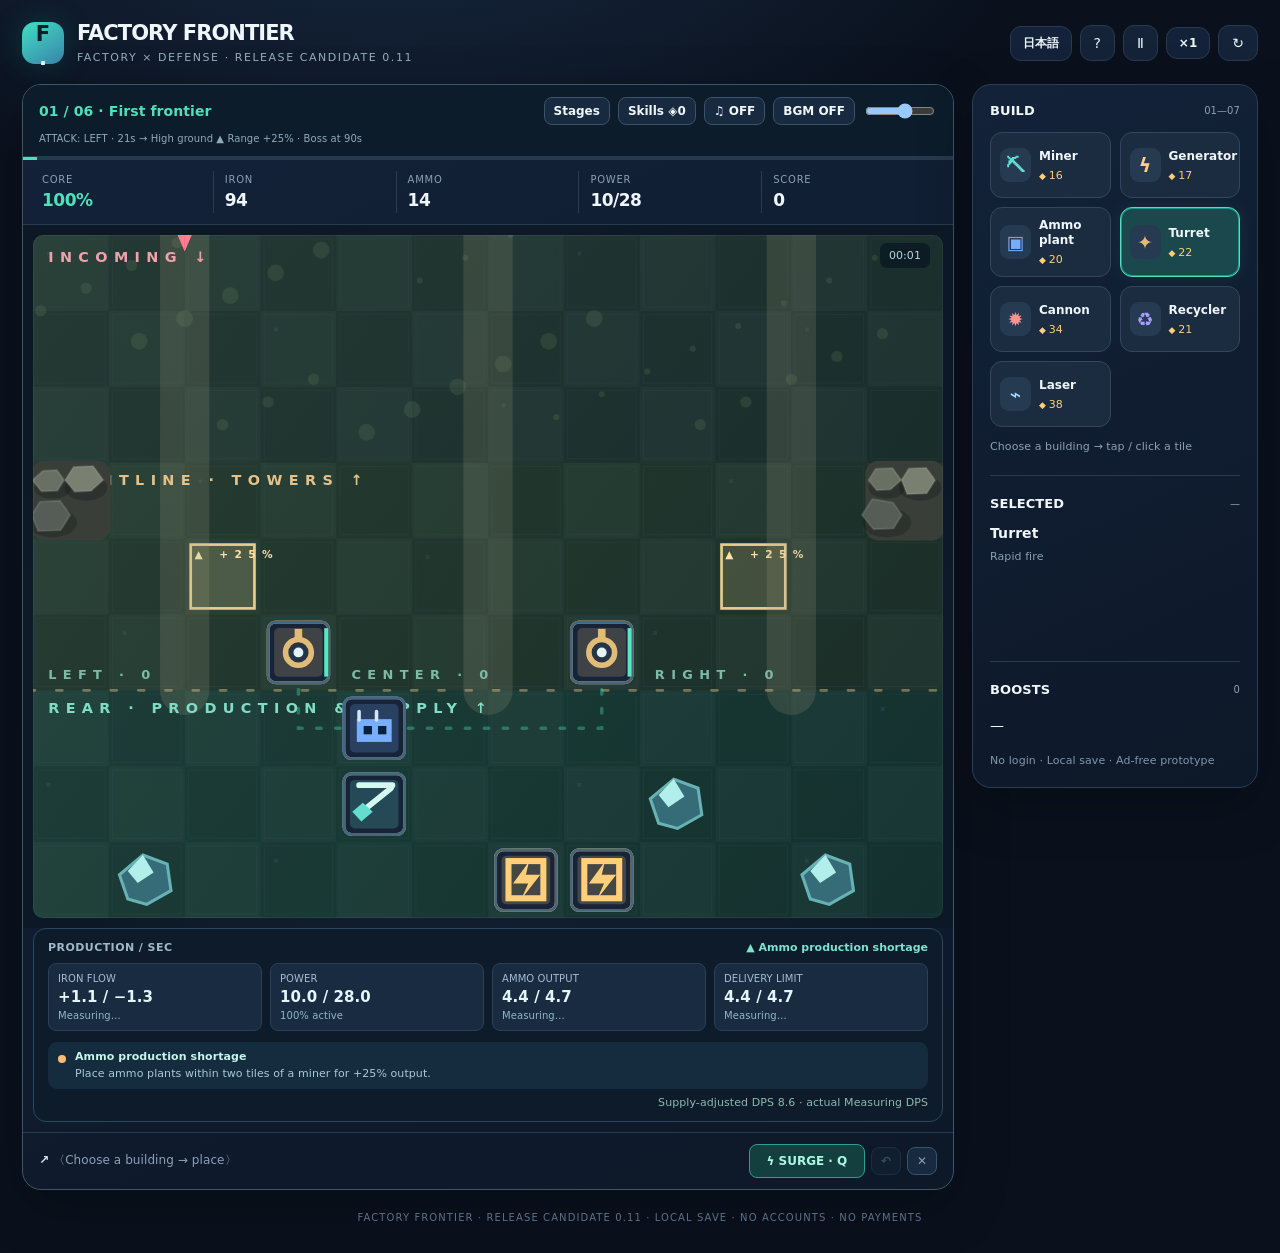
==== index.html @ f53e8743 "Publish Factory Frontier release candidate 0.11" ====
<!doctype html>
<html lang="ja">
<head>
<meta charset="utf-8"/><meta name="viewport" content="width=device-width, initial-scale=1, viewport-fit=cover"/>
<meta name="theme-color" content="#0a111d"/>
<meta name="description" content="Factory Frontier - 無料で遊べる工場×タワーディフェンス。登録不要。"/>
<title>Factory Frontier — Factory × Defense</title>
<style>:root{color-scheme:dark;--bg:#0a111d;--panel:#101d2d;--panel2:#15243a;--line:#283a50;--fg:#eff6fc;--muted:#8ca0b6;--green:#4de0b9;--gold:#ffcf75;--blue:#88b9ff;--red:#ff8796;--shadow:0 18px 55px rgba(0,0,0,.24)}
*{box-sizing:border-box}html{min-height:100%;background:var(--bg)}body{margin:0;color:var(--fg);font-family:Inter,-apple-system,BlinkMacSystemFont,"Noto Sans JP","Yu Gothic",Meiryo,system-ui,sans-serif;font-size:14px;letter-spacing:.006em;background:radial-gradient(ellipse 65% 34% at 30% -10%,#182a43 0,transparent 80%),var(--bg)}
button{font:inherit;color:inherit;cursor:pointer;touch-action:manipulation}button:focus-visible{outline:2px solid var(--green);outline-offset:3px}button:disabled{opacity:.36;cursor:not-allowed}button:hover:not(:disabled){filter:brightness(1.12)}
.shell{max-width:1340px;margin:0 auto;padding:22px 22px 30px}.header{display:flex;justify-content:space-between;align-items:center;gap:20px;margin-bottom:20px;flex-wrap:wrap}.brand{display:flex;align-items:center;gap:13px}.brandmark{height:42px;width:42px;display:grid;place-items:center;border-radius:13px;background:linear-gradient(145deg,#3edec0,#3c84ae);box-shadow:0 0 28px #0e8c7d44;color:#052024;font-weight:900;font-size:21px}.brand-name{font-size:21px;letter-spacing:-.045em;font-weight:800;line-height:1}.brand-desc{color:#96adbf;font-size:11px;letter-spacing:.14em;text-transform:uppercase;margin-top:7px}.top-controls{display:flex;align-items:center;gap:8px}.pill{border:1px solid var(--line);border-radius:11px;padding:8px 12px;background:#132238;font-size:12px;font-weight:750}.pill.active{border-color:#4cd4b5;color:#6ef8cd;background:#183b3f}.control{border:1px solid var(--line);border-radius:11px;padding:9px 13px;background:#142337;min-height:36px}.control:active{transform:translateY(1px)}
.dashboard{display:grid;grid-template-columns:minmax(0,1fr) 286px;gap:18px;align-items:start}.stage-card,.side-card{background:linear-gradient(155deg,#132239,#0d1828);border:1px solid #2a3e55;border-radius:19px;box-shadow:var(--shadow);overflow:hidden}.statbar{display:grid;grid-template-columns:repeat(5,minmax(0,1fr));gap:0;border-bottom:1px solid var(--line);padding:11px 8px}.stat{padding:3px 11px;border-right:1px solid #2b3c4f;min-width:0}.stat:last-child{border:0}.stat-label{font-size:10px;letter-spacing:.075em;color:var(--muted);text-transform:uppercase;white-space:nowrap}.stat-num{font-size:17px;font-weight:780;letter-spacing:-.03em;margin-top:5px;white-space:nowrap;font-variant-numeric:tabular-nums}.stat-num small{font-size:11px;color:#90a9bf}.stat.good .stat-num{color:var(--green)}.stat.warn .stat-num{color:var(--gold)}.stat.bad .stat-num{color:var(--red)}
.canvas-wrap{position:relative;padding:10px;max-width:100%;background:radial-gradient(ellipse at 50% 60%,#18273c,#0d1826 78%)}canvas{display:block;width:100%;height:auto;aspect-ratio:12/9;border-radius:10px;touch-action:none;cursor:crosshair}.canvas-wrap:after{content:'';pointer-events:none;position:absolute;inset:10px;border:1px solid #d7eff111;border-radius:10px}.canvas-label{position:absolute;left:22px;top:21px;color:#bed5e5;font-size:10px;letter-spacing:.11em;pointer-events:none;font-weight:700}.canvas-status{position:absolute;right:23px;top:18px;padding:6px 9px;border-radius:7px;background:#06111f9c;font-size:11px;color:#b8d6e2;pointer-events:none;font-variant-numeric:tabular-nums}
.stage-bottom{display:flex;align-items:center;justify-content:space-between;gap:10px;padding:11px 16px;border-top:1px solid var(--line);font-size:12px;color:var(--muted);min-height:48px}.stage-bottom strong{color:#d7e7f5}.stage-actions{display:flex;gap:6px}.mini{border:1px solid #39536a;background:#172a3f;border-radius:8px;padding:6px 9px;font-weight:700;font-size:12px}.mini.active{background:#1b4b4b;border-color:var(--green);color:#b6fcea}.mini.action{border-color:#5c6065}
.side-card{padding:17px}.section-label{font-weight:750;font-size:13px;display:flex;justify-content:space-between;align-items:center;gap:10px;margin:1px 0 14px}.section-label small{font-weight:500;color:var(--muted);font-size:10px}.shop{display:grid;grid-template-columns:repeat(2,minmax(0,1fr));gap:9px}.shop-item{background:#1b2b40;border:1px solid #34465e;border-radius:12px;display:flex;align-items:center;text-align:left;gap:8px;min-height:66px;padding:10px 9px;transition:background .12s,border-color .12s}.shop-item.selected{background:#1b484c;border-color:var(--green);box-shadow:inset 0 0 0 1px #1a968e}.shop-symbol{width:31px;height:34px;flex:none;border-radius:9px;background:#263a52;display:grid;place-items:center;font-weight:900;font-size:19px}.shop-text{min-width:0}.shop-name{font-size:12px;font-weight:750;line-height:1.25;display:block;white-space:normal}.shop-price{font-size:11px;color:var(--gold);margin-top:5px;display:block}.shop-price:before{content:'◆ ';font-size:9px}.legend{margin-top:11px;color:var(--muted);font-size:11px;line-height:1.55}.separator{height:1px;background:var(--line);margin:20px 0}.selection-panel{min-height:116px}.selection-title{font-size:14px;font-weight:750;margin-bottom:7px}.selection-meta{font-size:11px;color:var(--muted);min-height:40px;line-height:1.6}.buttons{display:flex;gap:7px;flex-wrap:wrap;margin-top:11px}.action-btn{padding:9px 11px;border:1px solid #45617c;background:#1d3450;border-radius:9px;font-size:12px;font-weight:750}.action-btn.primary{border-color:#39b7a9;color:#b5fff2;background:#1d4b49}.action-btn.danger{border-color:#694957;color:#ffc3c8;background:#382432}.upgrades{display:flex;align-items:center;gap:6px;flex-wrap:wrap;min-height:28px}.boost{border-radius:7px;border:1px solid #35465e;padding:5px 7px;color:#c4d8e6;font-size:11px}.fine-print{color:#8197ad;font-size:11px;line-height:1.65;margin-top:13px}.footer{text-align:center;color:#5c7188;font-size:10px;letter-spacing:.11em;margin-top:22px}
.toast{position:absolute;bottom:30px;left:50%;transform:translateX(-50%);background:#0c192eea;color:#e1f8f4;border:1px solid #3c7a78;border-radius:10px;padding:10px 14px;font-size:12px;min-width:160px;text-align:center;opacity:0;pointer-events:none;transition:opacity .2s;box-shadow:var(--shadow)}.toast.show{opacity:1}
.overlay{position:absolute;inset:10px;border-radius:10px;display:flex;align-items:center;justify-content:center;background:#061120d9;backdrop-filter:blur(5px);z-index:2;padding:16px}.overlay[hidden]{display:none}.overlay-inner{max-width:440px;width:100%;text-align:center}.overlay-kicker{font-size:11px;letter-spacing:.14em;text-transform:uppercase;color:#77cfc8;font-weight:800}.overlay-title{font-size:25px;font-weight:850;letter-spacing:-.04em;margin:9px 0}.overlay-subtitle{font-size:12px;color:#a7c0d2;margin-bottom:20px}.choice-list{display:grid;gap:8px}.choice{display:flex;align-items:center;gap:13px;padding:13px 14px;background:#1b3246;border:1px solid #466079;border-radius:12px;text-align:left}.choice strong{display:block;font-size:14px}.choice span{color:#abc5d2;font-size:11px}.choice-icon{font-size:22px;color:#83efd3}.result-button{border:1px solid #40bfae;background:#1b5855;color:#d6fff9;border-radius:12px;padding:12px 26px;font-weight:800}
@media(max-width:920px){.dashboard{grid-template-columns:1fr}.side-card{padding:15px}.shop{grid-template-columns:repeat(3,1fr)}.shell{padding:16px}.header{margin-bottom:14px}}@media(max-width:550px){.shell{padding:10px 8px}.header{gap:9px;margin:7px 5px 13px}.brandmark{width:35px;height:35px;font-size:17px;border-radius:10px}.brand-name{font-size:17px}.brand-desc{font-size:8px}.control,.pill{padding:8px 10px;font-size:11px}.statbar{padding:8px 2px}.stat{padding:2px 5px}.stat-label{font-size:8px}.stat-num{font-size:13px}.stat-num small{font-size:9px}.canvas-wrap{padding:5px}.canvas-wrap:after{inset:5px}.canvas-label{top:14px;left:13px;font-size:9px}.canvas-status{right:14px;top:12px;font-size:9px}.side-card{border-radius:14px}.stage-card{border-radius:14px}.shop{grid-template-columns:repeat(2,1fr)}.shop-item{min-height:61px}.stage-bottom{padding:10px;font-size:10px}.overlay{inset:5px}.overlay-title{font-size:21px}.choice{padding:10px}.selection-panel{min-height:90px}}
@media(prefers-reduced-motion:reduce){*,*:before,*:after{transition:none!important}}

.mobile-shop{display:none}
@media(max-width:920px){.mobile-shop{display:flex;gap:6px;overflow-x:auto;padding:9px 8px 2px;scrollbar-width:thin}.mobile-item{display:flex;flex:none;flex-direction:column;align-items:center;justify-content:center;min-width:58px;padding:6px 3px 5px;border:1px solid #37536a;background:#182b42;border-radius:9px;gap:3px}.mobile-item.active{border-color:#56e9c6;background:#1c4a4d}.mobile-item span{font-size:20px;line-height:1.1}.mobile-item small{font-size:9px;font-weight:700;white-space:nowrap}.mobile-item em{font-size:9px;font-style:normal;color:#f7d489}.shop-item{min-height:56px}}

.mobile-context{display:none}
@media(max-width:920px){.mobile-context:not(:empty){display:flex;align-items:center;justify-content:space-between;gap:8px;border-top:1px solid #28405a;padding:8px 11px}.mobile-context strong{font-size:12px}.mobile-context .buttons{margin:0}.mobile-context .action-btn{padding:7px 8px;font-size:11px}}

/* Mobile uses the compact build dock; hide the duplicated desktop sidebar. */
@media(max-width:920px){.side-card{display:none;}.dashboard{gap:0;}.shell{padding-bottom:14px}.footer{margin-top:12px}}

/* v0.2: more responsive command row, clearer interactive status */
.stage-bottom {flex-wrap:wrap; gap:8px;}
.stage-actions {flex-wrap:wrap; margin-left:auto;align-items:center;}
.surge-btn {border-color:#2c9e90;background:#133f3e;color:#aaf8e2;padding:9px 12px;min-width:116px;}
.surge-btn.active {color:#062921;background:#6ee6bb;border-color:#b2ffe3;box-shadow:0 0 0 2px #7de3c325;}
.surge-btn:disabled {opacity:.56;}
.supply-badge{font-weight:800;font-size:10px;background:#573a25;border:1px solid #c98b49;color:#ffe2a2;border-radius:8px;padding:7px 9px;}
.event-banner {position:absolute;z-index:1;top:52px;left:50%;transform:translateX(-50%);padding:7px 14px;border-radius:8px;border:1px solid #ffbf69;color:#ffdaa0;background:#2f2530ec;font-weight:800;letter-spacing:.02em;white-space:nowrap;box-shadow:0 4px 14px #0007;pointer-events:none;}
.event-banner[hidden],.supply-badge[hidden]{display:none;}
.shop-item.unaffordable,.mobile-item.unaffordable{opacity:.57;}
@media(max-width:550px){.stage-bottom {align-items:center;}.stage-actions{width:100%;justify-content:flex-end;}.surge-btn{flex:1;min-height:39px}.event-banner{font-size:10px;top:32px;} .canvas-label{display:none;} .canvas-status{top:9px;right:10px;}}
/* v0.3 – production economics is visible without opening a separate screen */
.analysis-panel{margin:0 10px 10px;padding:12px 14px;background:#0d1b2b;border:1px solid #2b485c;border-radius:13px}
.analysis-head{display:flex;align-items:center;justify-content:space-between;gap:10px;font-size:11px;font-weight:800;letter-spacing:.04em;color:#a0b9c9;margin-bottom:9px}
.analysis-head strong{font-size:11px;letter-spacing:0;color:#7be4ce;max-width:70%;text-align:right}
.flow-grid{display:grid;grid-template-columns:repeat(4,minmax(0,1fr));gap:8px}
.flow-cell{display:flex;flex-direction:column;gap:4px;background:#182b40;border-radius:8px;padding:9px;min-width:0;border:1px solid #2b4055}
.flow-cell>span{font-size:10px;color:#a6bdd1;white-space:nowrap}.flow-cell strong{font-size:16px;color:#e1f7fc;font-variant-numeric:tabular-nums;white-space:nowrap}.flow-cell small{font-size:10px;color:#93b8c5;white-space:nowrap}
.flow-action{display:flex;align-items:flex-start;gap:9px;margin-top:11px;padding:8px 10px;background:#142c3e;border-radius:9px}
.flow-dot{margin-top:5px;width:8px;height:8px;flex:none;background:#6febba;border-radius:50%}.flow-dot.warn{background:#ffbb71}
.flow-action>div{display:flex;flex-direction:column;gap:3px;font-size:11px;min-width:0}.flow-action strong{color:#c7f4eb}.flow-action span{color:#acc7db;line-height:1.4}
.flow-forecast:not([hidden]){display:block;margin-top:9px;color:#a7f5dc;font-size:12px;font-weight:700;padding:7px 9px;border:1px solid #3a716d;border-radius:8px;background:#1b3b42}
.selection-impact{font-size:12px;color:#96eeda;line-height:1.55;min-height:0;margin:4px 0}
.factory-mode{color:#ffd59b;border-color:#916b36;background:#4c3824}
@media(max-width:550px){.analysis-panel{margin:0 5px 5px;padding:9px 8px}.flow-grid{gap:4px}.flow-cell{padding:7px 4px;gap:3px}.flow-cell>span{font-size:8px}.flow-cell strong{font-size:12px}.flow-cell small{font-size:8px}.analysis-head{font-size:9px}.analysis-head strong{font-size:9px}.flow-action{padding:8px}.flow-forecast:not([hidden]){font-size:11px}.selection-impact{font-size:11px}}
@media(min-width:921px){.flow-cell strong{font-size:15px}}

@media(max-width:920px){.mobile-context{flex-wrap:wrap}.mobile-context .inspect-metrics{flex-basis:100%;color:#9ce9d3;font-size:11px;line-height:1.45}.mobile-context .action-btn{min-width:32px}}

.flow-damage{margin-top:7px;font-size:11px;text-align:right;color:#8dbaae;font-variant-numeric:tabular-nums}

.campaign-bar{display:flex;align-items:center;gap:8px;flex-wrap:wrap;padding:12px 16px;border-bottom:1px solid var(--line);background:#0c1c2b}.campaign-bar strong{color:var(--green);margin-right:auto}.campaign-track{height:3px;background:#263a4d}.campaign-track i{display:block;height:100%;background:var(--green);transition:width .3s}.overlay{overflow:auto;align-items:flex-start}.overlay-inner{margin:auto}.choice-list .choice:disabled{opacity:.5}.campaign-grid{display:grid;grid-template-columns:1fr 1fr;gap:7px}.campaign-grid button{min-height:70px}.skill-branch{border-top:1px solid #3b5666;padding-top:9px}.skill-branch strong{display:block;color:#88dcc9;font-size:12px;margin-bottom:6px}.skill-branch button{width:100%;margin-bottom:5px;padding:8px;font-size:11px}.stage-card{border-color:#3a5868}.shop-item.selected{box-shadow:0 0 18px #34cba41a,inset 0 0 0 1px #1a968e}.canvas-status{pointer-events:none}.campaign-hint{font-size:10px;color:#91abbc}
.canvas-label{display:none}</style>
</head>
<body>
<div class="shell">
  <header class="header">
    <div class="brand"><div class="brandmark">F<span style="color:#efffff">.</span></div><div><div class="brand-name">FACTORY FRONTIER</div><div class="brand-desc">FACTORY × DEFENSE · RELEASE CANDIDATE 0.11</div></div></div>
    <div class="top-controls"><button id="langBtn" class="pill" type="button">EN</button><button id="helpBtn" class="control" type="button" title="Help" aria-label="Help">?</button><button id="pauseBtn" class="control" type="button" aria-label="Pause">Ⅱ</button><button id="speedBtn" class="pill" type="button">×1</button><button id="resetBtn" class="control" type="button" title="Restart" aria-label="Restart">↻</button></div>
  </header>
  <main class="dashboard">
    <section class="stage-card">
      <div class="campaign-bar"><strong id="stageLabel"></strong><button class="mini" id="stagesBtn">◈</button><button class="mini" id="skillsBtn">⌘</button><button class="mini" id="soundBtn">♫</button><button class="mini" id="musicBtn">BGM OFF</button><input id="volumeSlider" aria-label="Volume" type="range" min="0" max="100" value="60" style="width:70px"><span class="campaign-hint" id="goalLabel"></span></div><div class="campaign-track"><i id="stageProgress"></i></div><div class="statbar">
        <div class="stat good" id="hpStat"><div class="stat-label" data-key="core">CORE</div><div class="stat-num" id="hpValue">100 <small>%</small></div></div>
        <div class="stat"><div class="stat-label" data-key="iron">IRON</div><div class="stat-num" id="ironValue">32</div></div>
        <div class="stat"><div class="stat-label" data-key="ammo">AMMO</div><div class="stat-num" id="ammoValue">12</div></div>
        <div class="stat"><div class="stat-label" data-key="power">POWER</div><div class="stat-num" id="powerValue">8/14</div></div>
        <div class="stat"><div class="stat-label" data-key="score">SCORE</div><div class="stat-num" id="scoreValue">0</div></div>
      </div>
      <div class="canvas-wrap">
        <div class="canvas-label">SECTOR 01 <span style="opacity:.5">/</span> DEFENSE</div>
        <div class="canvas-status" id="clock">00:00</div>
        <canvas id="gameCanvas" width="960" height="640" aria-label="Factory Frontier game board" role="img"></canvas>
        <div class="toast" id="toast" aria-live="polite"></div>
        <div class="event-banner" id="eventBanner" aria-live="polite" hidden></div>
        <div class="overlay" id="overlay" hidden>
          <div class="overlay-inner"><div class="overlay-kicker" id="overlayKicker"></div><div class="overlay-title" id="overlayTitle"></div><div class="overlay-subtitle" id="overlaySubtitle"></div><div id="overlayActions" class="choice-list"></div></div>
        </div>
      </div>
      <section class="analysis-panel" aria-label="Factory performance">
        <div class="analysis-head"><span id="flowTitle">生産診断 / PRODUCTION</span><strong id="flowAlert">● 診断中</strong></div>
        <div class="flow-grid">
          <div class="flow-cell"><span id="flowIronTitle">鉄 / 秒</span><strong id="flowIron">—</strong><small id="flowIronSub">—</small></div>
          <div class="flow-cell"><span id="flowPowerTitle">電力</span><strong id="flowPower">—</strong><small id="flowPowerSub">—</small></div>
          <div class="flow-cell"><span id="flowAmmoTitle">製造 → 消費</span><strong id="flowAmmo">—</strong><small id="flowAmmoSub">—</small></div>
          <div class="flow-cell"><span id="flowTransportTitle">補給 / 秒</span><strong id="flowTransport">—</strong><small id="flowTransportSub">—</small></div>
        </div>
        <div class="flow-action"><span class="flow-dot" id="flowDot"></span><div><strong id="flowAdviceTitle">—</strong><span id="flowAdvice">—</span></div></div>
        <div class="flow-damage" id="flowDamage"></div><div class="flow-forecast" id="flowForecast" hidden></div>
      </section>
      <div class="mobile-shop" id="mobileShop"></div>
      <div class="mobile-context" id="mobileContext"></div>
      <div class="stage-bottom">
        <span id="hint"><strong>↗</strong> 〈<span data-key="hint">Select → place</span>〉</span>
        <div class="stage-actions"><span class="supply-badge" id="supplyBadge" hidden></span><button class="mini surge-btn" id="surgeBtn" type="button" title="Overclock">ϟ 過給 · Q</button><button class="mini" id="undoBtn" type="button" title="Undo">↶</button><button class="mini" id="centerBtn" type="button" title="Deselect">✕</button></div>
      </div>
    </section>
    <aside class="side-card">
      <div class="section-label"><span data-key="build">BUILD</span><small id="buildHint">01—07</small></div>
      <div class="shop" id="shop"></div>
      <div class="legend" id="shopHelp"></div>
      <div class="separator"></div>
      <div class="section-label"><span data-key="selected">SELECTED</span><small id="selectionCount">—</small></div>
      <div class="selection-panel">
        <div class="selection-title" id="selectionTitle">—</div>
        <div class="selection-meta" id="selectionMeta"></div><div class="selection-impact" id="selectionImpact"></div>
        <div class="buttons" id="selectionActions"></div>
      </div>
      <div class="separator"></div>
      <div class="section-label"><span data-key="boosts">BOOSTS</span><small id="boostCount">0</small></div>
      <div class="upgrades" id="upgrades"></div>
      <div class="fine-print" id="footerTip"></div>
    </aside>
  </main>
  <div class="footer">FACTORY FRONTIER · RELEASE CANDIDATE 0.11 · LOCAL SAVE · NO ACCOUNTS · NO PAYMENTS</div>
</div>
<script>/* Factory Frontier - deterministic, dependency-free simulation engine.
 * All rates are per simulation second. No network, login or personal data.
 */
const FactoryCore = (() => {
  'use strict';
  const W = 12, H = 9, PATH_Y = 6;
  let ORE = [{x:4,y:7},{x:1,y:8},{x:10,y:8},{x:8,y:7}];
  const TYPES = {
    mine:     {cost:16, hp:45, power:2, rate:1.1, color:'#63ddd0'},
    generator:{cost:17, hp:55, power:0, rate:14, color:'#ffcf79'},
    factory:  {cost:20, hp:50, power:4, rate:3.5, color:'#78aeff'},
    gun:      {cost:22, hp:55, power:2, rate:2.35, damage:2.35, range:3.45, ammo:1, clip:7, color:'#e2bc77'},
    cannon:   {cost:34, hp:65, power:3, rate:0.86, damage:9.5, range:4.25, ammo:2.6, clip:8, color:'#ff928d'},
    recycler: {cost:21, hp:35, power:1, rate:1.0, color:'#aa9dff'},
    laser:    {cost:38, hp:58, power:7, rate:1.55, damage:3.8, range:3.15, ammo:0, clip:0, color:'#9cddff'}
  };
  const UPGRADES = [
    {key:'mine', factor:1.3}, {key:'ammo', factor:1.3},
    {key:'damage', factor:1.25}, {key:'scrap', factor:1.4},
    {key:'power', factor:1.25}, {key:'transport', factor:1.3}
  ];
  function rng(seed) { let a=seed >>> 0; const next=()=>{a=(a+0x6D2B79F5)>>>0;let t=a;t=Math.imul(t^(t>>>15),t|1);t^=t+Math.imul(t^(t>>>7),t|61);return ((t^(t>>>14))>>>0)/4294967296;};next.state=()=>a>>>0;next.restore=v=>{a=v>>>0;};return next; }
  const dist = (a,b) => Math.abs(a.x-b.x)+Math.abs(a.y-b.y);
  const euclid = (a,b) => Math.hypot(a.x-b.x,a.y-b.y);
  const clamp = (v,a,b) => Math.max(a,Math.min(b,v));

  class FactoryGame {
    constructor(seed=Date.now()) { this.reset(seed); }
    reset(seed=Date.now()) {
      this.stage=0;this.won=false;this.bossKilled=false;this.seed = seed >>> 0; this.rand = rng(this.seed);this.nextId=1;
      this.elapsed=0;this.iron=32;this.ammo=12;this.hp=100;this.kills=0;this.score=0;
      this.paused=false;this.gameOver=false;this.upgradeOffer=null;
      this.upgrades={mine:1,ammo:1,damage:1,scrap:1,power:1,transport:1};
      this.buildings=[];this.enemies=[];this.shots=[];this.particles=[];
      this.enemyTimer=0.85;this.nextBossAt=170;this.nextUpgradeAt=38;this.level=0;this.events=[];this.wasPowerStarved=false;this.wasAmmoStarved=false;
      this.surgeTime=0;this.surgeCooldown=0;this.flankAlerted=false;this.shotsFired=0;this.telemetryAt=0;this.flowAccum=this.emptyFlow();this.flowRates=this.emptyFlow();
      this.addInitial('mine',4,7);this.addInitial('generator',6,8);this.addInitial('generator',7,8);
      this.addInitial('factory',4,6);this.addInitial('gun',3,5);this.addInitial('gun',7,5);this.buildings.find(b=>b.type==='factory').buffer=12;
      this.enemies.push(this.makeEnemy('small',9.1));
      this.powerStat={capacity:14,draw:10,ratio:1};
      return this;
    }
    emit(kind,data={}){this.events.push({kind,time:this.elapsed,...data});if(this.events.length>24)this.events.shift();}
    activateSurge(){if(this.gameOver||this.paused||this.upgradeOffer||this.surgeCooldown>0)return false;this.surgeTime=7;this.surgeCooldown=34;this.emit('surge');return true;}
    addInitial(type,x,y){let b=this.newBuilding(type,x,y);this.buildings.push(b);return b;}
    newBuilding(type,x,y){return {id:this.nextId++,type,x,y,level:1,mode:'steady',buffer:type==='gun'?5:type==='cannon'?3:0,shootTimer:0,phase:this.rand()*6,flash:0,flow:{made:0,sent:0,shots:0,damage:0}};}
    oreAt(x,y){return ORE.some(o=>o.x===x&&o.y===y);}
    at(x,y){return this.buildings.find(b=>b.x===x&&b.y===y);}
    terrain(x,y){const layouts=[[[2,4],[9,4]],[[1,3],[10,3]],[[5,4],[6,4]],[[2,3],[9,3]],[[0,4],[11,4]],[[1,4],[5,3],[10,4]]];return layouts[this.stage||0].some(p=>p[0]===x&&p[1]===y)?'high':'';}
    towerRange(b){return TYPES[b.type].range*(1+.06*(b.level-1))*(this.terrain(b.x,b.y)==='high'?1.25:1);}
    laneX(lane,y){const routes=[[[2,2,2,2],[6,6,6,6],[10,10,10,10]],[[1,2,4,2],[6,5,6,6],[11,10,8,10]],[[2,4,5.5,6],[6,6,6,6],[10,8,6.5,6]],[[1,2,2,2],[6,6,6,6],[11,10,10,10]],[[2,1,2,4],[6,7,6,6],[10,11,10,8]],[[1,3,2,2],[6,4,6,6],[11,9,10,10]]];const p=routes[this.stage||0][lane];const t=clamp(y/2,0,3),i=Math.min(2,Math.floor(t));const u=t-i,v=u*u*(3-2*u);return p[i]+(p[i+1]-p[i])*v;}
    blocked(x,y){const protectedTile=this.oreAt(x,y)||[[4,7],[6,8],[7,8],[4,6],[3,5],[7,5]].some(p=>p[0]===x&&p[1]===y);if(protectedTile)return false;
      if(y<6){for(let lane=0;lane<3;lane++)for(let t=0;t<=10;t++)if(Math.abs(this.laneX(lane,y+t/10)-(x+.5))<.65)return false;}
      const maps=[[[0,3],[11,3]],[[5,3],[6,3],[5,4],[0,6],[0,7],[11,6]],[[0,3],[1,3],[10,3],[11,3],[0,4],[11,4],[9,7]],[[4,3],[7,3],[4,4],[7,4],[4,5],[5,7],[5,8]],[[4,3],[5,3],[7,3],[8,3],[5,6],[6,6],[5,7],[6,7]],[[4,3],[8,3],[4,4],[8,4],[0,6],[1,6],[10,6],[11,6],[9,7]]];return maps[this.stage||0].some(p=>p[0]===x&&p[1]===y);}
    canBuild(type,x,y,ignoreId=null){
      if(!TYPES[type]||!Number.isInteger(x)||!Number.isInteger(y)||x<0||y<0||x>=W||y>=H||y<3) return false;
      if(this.blocked(x,y))return false;
      if(this.buildings.some(b=>b.id!==ignoreId&&b.x===x&&b.y===y)) return false;
      if(['gun','cannon','laser','recycler'].includes(type)&&y>5)return false;
      if(['mine','generator','factory'].includes(type)&&y<6)return false;
      if(type==='mine') return this.oreAt(x,y);
      return !this.oreAt(x,y);
    }
    build(type,x,y){const spec=TYPES[type];if(!spec)return {ok:false,reason:'invalid'};
      if(!this.canBuild(type,x,y))return {ok:false,reason:'location'};
      if(this.iron+1e-6<spec.cost)return {ok:false,reason:'iron'};
      this.iron-=spec.cost;let b=this.newBuilding(type,x,y);this.buildings.push(b);
      return {ok:true,building:b};
    }
    move(id,x,y){const b=this.buildings.find(b=>b.id===id);if(!b)return false;
      if(!this.canBuild(b.type,x,y,id))return false;
      b.x=x;b.y=y;return true;
    }
    sell(id){let i=this.buildings.findIndex(b=>b.id===id);if(i<0)return false;
      let [b]=this.buildings.splice(i,1);this.iron+=Math.floor(TYPES[b.type].cost*(0.75+0.07*(b.level-1)));
      return true;
    }
    upgradeBuilding(id){let b=this.buildings.find(b=>b.id===id);if(!b||b.level>=4)return {ok:false,reason:'max'};
      let cost=this.upgradeCost(b);if(this.iron+1e-6<cost)return {ok:false,reason:'iron'};
      this.iron-=cost;b.level++;return {ok:true};
    }
    upgradeCost(b){return Math.ceil(TYPES[b.type].cost*(.65+.35*(b.level-1)));}
    emptyFlow(){return {mined:0,salvaged:0,ironSpent:0,made:0,delivered:0,ammoFired:0,shots:0,damage:0};}
    toggleMode(id){let b=this.buildings.find(v=>v.id===id);if(!b||b.type!=='factory')return false;b.mode=b.mode==='steady'?'rush':'steady';return true;}
    nearestMineDistance(b,buildings=this.buildings){const mines=buildings.filter(m=>m.type==='mine');return mines.length?Math.min(...mines.map(m=>dist(m,b))):99;}
    factoryMultiplier(b,buildings=this.buildings){return this.nearestMineDistance(b,buildings)<=2?1.25:1;}
    factoryRate(b,powerRatio=1,buildings=this.buildings){return TYPES.factory.rate*(1+.35*(b.level-1))*powerRatio*this.upgrades.ammo*this.factoryMultiplier(b,buildings)*(b.mode==='rush'?1.6:1)*(this.surgeTime>0?1.75:1);}
    factoryIronCost(b){return b.mode==='rush'?.53:.30;}
    threat(){let n=Math.max(0,this.buildings.length-4);return Math.round(n*1.75+this.buildings.filter(b=>b.level>1).length*1.2+(this.surgeTime>0?6:0));}
    getPower(){let capacity=0,draw=0;
      for(const b of this.buildings){let s=TYPES[b.type];if(b.type==='generator')capacity+=s.rate*(1+.4*(b.level-1))*this.upgrades.power;
        else draw+=s.power*(1+.17*(b.level-1));}
      return {capacity,draw,ratio:draw<=0?1:clamp(capacity/draw,0,1)};
    }
    getConnections(buildings=this.buildings){let factories=buildings.filter(b=>b.type==='factory');return buildings.filter(b=>b.type==='gun'||b.type==='cannon').map(b=>{
      let nearest=factories.slice().sort((a,c)=>dist(a,b)-dist(c,b))[0];
      const d=nearest?dist(nearest,b):99;
      const flow=nearest?clamp((4.4-d*.48)*this.upgrades.transport,.25,5.0):0;
      return {tower:b,from:nearest,d,flow};
    });}
    // Approximate full-load, steady-state output. Used only to compare decisions, not to promise actual damage.
    getEconomy(buildings=this.buildings){
      let capacity=0,draw=0;for(const b of buildings){const s=TYPES[b.type];if(b.type==='generator')capacity+=s.rate*(1+.4*(b.level-1))*this.upgrades.power;else draw+=s.power*(1+.17*(b.level-1));}
      const ratio=draw>0?clamp(capacity/draw,0,1):1;
      const mines=buildings.filter(b=>b.type==='mine');
      const ironRate=mines.reduce((v,b)=>v+TYPES.mine.rate*(1+.43*(b.level-1))*this.upgrades.mine*ratio,0);
      const factories=buildings.filter(b=>b.type==='factory');
      const production=factories.reduce((v,b)=>v+this.factoryRate(b,ratio,buildings),0);
      let ironNeed=0;
      const links=this.getConnections(buildings);
      const demand=links.reduce((v,l)=>v+TYPES[l.tower.type].rate*(1+.18*(l.tower.level-1))*TYPES[l.tower.type].ammo*ratio*(this.surgeTime>0?1.3:1),0);
      const delivery=links.reduce((v,l)=>v+Math.min(l.flow,TYPES[l.tower.type].rate*(1+.18*(l.tower.level-1))*TYPES[l.tower.type].ammo*ratio),0);
      const groups=new Map();for(const link of links)if(link.from)groups.set(link.from.id,[...(groups.get(link.from.id)||[]),link]);
      let throughput=0;for(const f of factories){const connected=groups.get(f.id)||[];const cap=connected.reduce((v,l)=>v+Math.min(l.flow,TYPES[l.tower.type].rate*(1+.18*(l.tower.level-1))*TYPES[l.tower.type].ammo*ratio),0);const sustainable=Math.min(cap,this.factoryRate(f,ratio,buildings));throughput+=sustainable;ironNeed+=sustainable*this.factoryIronCost(f);}
      const longTermIronFactor=ironNeed>0?Math.min(1,ironRate/ironNeed):1;
      const dps=buildings.filter(b=>['gun','cannon','laser'].includes(b.type)).reduce((v,b)=>v+TYPES[b.type].damage*TYPES[b.type].rate*(1+.38*(b.level-1))*(1+.18*(b.level-1))*this.upgrades.damage*ratio,0);
      const laserDps=buildings.filter(b=>b.type==='laser').reduce((v,b)=>v+TYPES.laser.damage*TYPES.laser.rate*(1+.38*(b.level-1))*(1+.18*(b.level-1))*this.upgrades.damage*ratio,0);
      const effectiveDps=laserDps+(dps-laserDps)*(demand>0?Math.min(1,throughput/demand):1)*longTermIronFactor;
      return {effectiveDps,power:capacity,powerNeed:draw,powerRatio:ratio,ironRate,ironNeed,production,delivery,demand,throughput,steadyAmmo:throughput*longTermIronFactor,ironFactor:longTermIronFactor,dps,links};
    }
    moveImpact(id,x,y){const b=this.buildings.find(b=>b.id===id);if(!b||!this.canBuild(b.type,x,y,id))return null;const old=this.getEconomy();const buildings=this.buildings.map(v=>({...v,...(v.id===id?{x,y}:{})}));const next=this.getEconomy(buildings);const fields=['power','powerNeed','ironRate','ironNeed','production','demand','throughput','steadyAmmo','dps','effectiveDps'];return {before:old,after:next,delta:Object.fromEntries(fields.map(k=>[k,next[k]-old[k]]))};}
    impact(type,x,y,upgradeId=null){const old=this.getEconomy();let buildings=this.buildings.map(v=>({...v}));
      if(upgradeId){let b=buildings.find(b=>b.id===upgradeId);if(!b)return null;b.level++;}
      else if(TYPES[type]){if(!this.canBuild(type,x,y))return null;buildings.push({id:-1,type,x,y,level:1,mode:'steady',buffer:0});}
      else return null;
      const next=this.getEconomy(buildings);const fields=['power','powerNeed','ironRate','ironNeed','production','demand','throughput','steadyAmmo','dps','effectiveDps'];
      return {before:old,after:next,delta:Object.fromEntries(fields.map(k=>[k,next[k]-old[k]]))};
    }
    makeEnemy(kind='small',x=W+.3){let type={
      small:{hp:5.3,speed:.72,damage:8,reward:1.3,radius:.2},
      fast:{hp:4.2,speed:1.2,damage:6,reward:.9,radius:.16},
      armor:{hp:18.5,speed:.42,damage:15,reward:2.8,radius:.29},
      boss:{hp:140,speed:.36,damage:32,reward:16,radius:.42},
      shield:{hp:12.5,speed:.66,damage:11,reward:2.3,radius:.24}
    }[kind];const overtime=Math.max(0,this.elapsed-180)/160;
    const scaling=1+Math.max(0,this.elapsed-25)*.009+this.threat()*.05+overtime*overtime*2.0;
      const focus=Math.floor(this.elapsed/22)%3;const lane=this.rand()<.7?focus:Math.floor(this.rand()*3);const ex=this.laneX(lane,0)+(this.rand()-.5)*.8;
      return {id:this.nextId++,type:kind,x:ex,y:-.3,lane,hp:type.hp*scaling*(this.stage===2?.85:this.stage===4?.85:1),maxHp:type.hp*scaling*(this.stage===2?.85:this.stage===4?.85:1),speed:type.speed*.6*(kind==='boss'?.8:1)*(this.stage===1?1.3:1),damage:type.damage,reward:type.reward,radius:type.radius,phase:this.rand()*6,stun:0};
    }
    spawn(){const t=this.elapsed;let r=this.rand(),kind='small';
      if(t>90&&r<.13)kind='shield';
      else if(t>52&&r<Math.min(.46,.24+t*.00032))kind='armor';
      else if(t>18&&r<.61)kind='fast';
      if(this.stage===1&&r<.7)kind='fast';if(this.stage===2&&r<.65)kind='armor';if(this.stage===3&&r<.55)kind='shield';this.enemies.push(this.makeEnemy(kind));
    }
    offerUpgrade(){
      const offered=[];let pool=[...UPGRADES];
      while(offered.length<3&&pool.length){const i=Math.floor(this.rand()*pool.length);offered.push(pool.splice(i,1)[0].key);}
      this.upgradeOffer=offered;this.paused=true;this.level++;
    }
    upgradeImpact(key){const u=UPGRADES.find(v=>v.key===key);if(!u)return null;const before=this.getEconomy();const previous=this.upgrades[key];this.upgrades[key]=previous*u.factor;let after;try{after=this.getEconomy();}finally{this.upgrades[key]=previous;}const fields=['ironRate','ironNeed','production','demand','power','dps','throughput','effectiveDps'];return {before,after,delta:Object.fromEntries(fields.map(k=>[k,after[k]-before[k]]))};}
    chooseUpgrade(key){if(!this.upgradeOffer||!this.upgradeOffer.includes(key))return false;
      let found=UPGRADES.find(u=>u.key===key);this.upgrades[key]*=found.factor;
      this.upgradeOffer=null;this.paused=false;return true;
    }
    step(dt){if(this.paused||this.gameOver||this.won)return;
      dt=clamp(dt,0,.065);this.elapsed+=dt;
      this.surgeTime=Math.max(0,this.surgeTime-dt);this.surgeCooldown=Math.max(0,this.surgeCooldown-dt);
      if(this.elapsed>=65&&!this.flankAlerted){this.flankAlerted=true;this.emit('flank');}
      const power=this.getPower();this.powerStat=power;
      let ironGain=0;
      for(let b of this.buildings)if(b.type==='mine'){const gain=TYPES.mine.rate*(1+.43*(b.level-1))*this.upgrades.mine*power.ratio*dt;ironGain+=gain;b.flow.made+=gain;}
      this.iron+=ironGain;this.flowAccum.mined+=ironGain;
      let production=0;
      for(let b of this.buildings)if(b.type==='factory'){
        const rate=this.factoryRate(b,power.ratio);
        const actual=Math.min(rate*dt,Math.max(0,32-b.buffer));
        const ironNeed=actual*this.factoryIronCost(b);const share=ironNeed<=0?0:Math.min(1,this.iron/ironNeed);
        const produced=actual*share;this.iron-=ironNeed*share;b.buffer+=produced;production+=produced;
        this.flowAccum.made+=produced;this.flowAccum.ironSpent+=ironNeed*share;b.flow.made+=produced;
      }
      if(this.elapsed>=this.nextBossAt){this.enemies.push(this.makeEnemy('boss'));this.emit('boss');this.nextBossAt+=195;}
      this.enemyTimer-=dt;
      if(this.enemyTimer<=0){this.spawn();let intensity=clamp(2.9-this.elapsed*.007-this.threat()*.042,.66,2.9);
        this.enemyTimer+=intensity*(.85+this.rand()*.3)*(this.elapsed%22<8?.65:1.3);
      }
      if(this.elapsed>=this.nextUpgradeAt){this.nextUpgradeAt+=77;this.offerUpgrade();return;}
      // Each factory holds real inventory. Distance and source availability both limit turret supply.
      const connections=this.getConnections();
      const batches=new Map();for(const link of connections)if(link.from){const id=link.from.id;if(!batches.has(id))batches.set(id,[]);batches.get(id).push(link);}
      for(const source of this.buildings.filter(b=>b.type==='factory')){
        const linked=batches.get(source.id)||[];
        const requests=linked.map(({tower:b,flow})=>Math.max(0,Math.min(TYPES[b.type].clip*(1+.32*(b.level-1))-b.buffer,flow*dt)));
        const wanted=requests.reduce((v,q)=>v+q,0);const share=wanted>0?Math.min(1,source.buffer/wanted):0;
        for(let i=0;i<linked.length;i++){const amount=requests[i]*share;linked[i].tower.buffer+=amount;source.buffer-=amount;source.flow.sent+=amount;this.flowAccum.delivered+=amount;}
        source.buffer=Math.max(0,source.buffer);
      }
      this.ammo=this.buildings.filter(b=>b.type==='factory').reduce((v,b)=>v+b.buffer,0);
      for(let e of this.enemies){e.y+=e.speed*dt*(this.stage===3&&e.y>2&&e.y<3?.6:1);e.x=this.laneX(e.lane,e.y);
        if(e.y>6){if(e.type==='boss'){this.hp=0;}this.hp-=e.damage;e.hp=-1;this.emit('corehit',{damage:e.damage});this.particles.push({x:e.x,y:6,life:.45,maxLife:.45,color:'#ff647d'});}
      }
      for(let b of this.buildings){b.flash=Math.max(0,b.flash-dt);
        if(b.type!=='gun'&&b.type!=='cannon'&&b.type!=='laser')continue;
        const s=TYPES[b.type];b.shootTimer-=dt;
        if(b.shootTimer>0)continue;
        let viable=this.enemies.filter(e=>e.hp>0&&e.y<b.y+.5&&Math.hypot(e.x-(b.x+.5),e.y-(b.y+.5))<=this.towerRange(b));
        if(viable.length===0)continue;
        let enemy=viable.sort((a,c)=>c.y-a.y)[0];
        if(b.buffer+1e-5<s.ammo||power.ratio<=.08)continue;
        b.buffer-=s.ammo;this.flowAccum.ammoFired+=s.ammo;b.flow.shots++;
        b.shootTimer+=1/(s.rate*power.ratio*(1+.18*(b.level-1))*(this.surgeTime>0?1.3:1));
        b.flash=.1;
        const damage=s.damage*(1+.38*(b.level-1))*this.upgrades.damage;this.shotsFired++;
        const dx=enemy.x-(b.x+.5),dy=enemy.y-(b.y+.5),d=Math.hypot(dx,dy);
        this.shots.push({x:b.x+.5,y:b.y+.5,tx:enemy.x,ty:enemy.y,life:.13,maxLife:.13,type:b.type});
        const effectiveDamage=damage*(enemy.type==='armor'&&b.type==='gun'?.60:enemy.type==='shield'&&b.type==='cannon'?.55:enemy.type==='shield'&&b.type==='laser'?1.5:enemy.type==='fast'&&b.type==='laser'?1.5:1);this.flowAccum.damage+=Math.min(effectiveDamage,enemy.hp);b.flow.damage+=Math.min(effectiveDamage,enemy.hp);this.flowAccum.shots++;enemy.hp-=effectiveDamage;this.particles.push({x:enemy.x,y:enemy.y,life:.18,maxLife:.18,color:b.type==='laser'?'#8eefff':'#ffd58a'});
        if(b.type==='cannon')for(let e of this.enemies){if(e!==enemy&&e.hp>0&&euclid({x:e.x,y:e.y},{x:enemy.x,y:enemy.y})<.66)e.hp-=damage*.28;}
      }
      for(let e of this.enemies)if(e.hp<=0&&e.y<=6){
        let bonus=this.buildings.filter(b=>b.type==='recycler'&&Math.hypot(b.x+.5-e.x,b.y+.5-e.y)<3.2).length;
        let resource=e.reward*this.upgrades.scrap*(1+Math.min(.8,bonus*.42));
        if(e.type==='boss')this.bossKilled=true;this.iron+=resource;this.flowAccum.salvaged+=resource;this.kills++;this.score+=Math.round(e.maxHp*2+resource*3);
        this.particles.push({x:e.x,y:e.y,life:.45,maxLife:.45,color:e.type==='armor'?'#fbad8b':'#a1d4ff'});
      }
      this.enemies=this.enemies.filter(e=>e.hp>0&&e.y<=6);
      for(let s of this.shots)s.life-=dt;
      this.shots=this.shots.filter(s=>s.life>0);
      for(let p of this.particles)p.life-=dt;
      this.particles=this.particles.filter(p=>p.life>0);
      this.wasPowerStarved=power.ratio<.9;
      this.wasAmmoStarved=connections.some(({tower})=>(tower.type==='gun'||tower.type==='cannon')&&tower.buffer<TYPES[tower.type].ammo);
      if(this.elapsed-this.telemetryAt>=4){let dtRate=this.elapsed-this.telemetryAt;this.flowRates=Object.fromEntries(Object.entries(this.flowAccum).map(([k,v])=>[k,v/dtRate]));this.flowAccum=this.emptyFlow();this.telemetryAt=this.elapsed;for(let b of this.buildings){b.lastFlow=Object.fromEntries(Object.entries(b.flow).map(([k,v])=>[k,v/dtRate]));b.flow={made:0,sent:0,shots:0,damage:0};}}
      if(this.hp<=0){this.hp=0;this.gameOver=true;this.paused=true;this.emit('gameover');}
    }
    serialize(){
      return {version:4,stage:this.stage,won:this.won,bossKilled:this.bossKilled,seed:this.seed,rngState:this.rand.state(),nextId:this.nextId,elapsed:this.elapsed,iron:this.iron,ammo:this.ammo,hp:this.hp,
        kills:this.kills,score:this.score,paused:this.paused,gameOver:this.gameOver,level:this.level,nextUpgradeAt:this.nextUpgradeAt,
        upgradeOffer:this.upgradeOffer,upgrades:this.upgrades,buildings:this.buildings,enemies:this.enemies,enemyTimer:this.enemyTimer,nextBossAt:this.nextBossAt,
        surgeTime:this.surgeTime,surgeCooldown:this.surgeCooldown,flankAlerted:this.flankAlerted,shotsFired:this.shotsFired,flowRates:this.flowRates};
    }
    restore(data){
      if(!data||(data.stage!==undefined&&(!Number.isInteger(data.stage)||data.stage<0||data.stage>5))||(data.version!==1&&data.version!==2&&data.version!==3&&data.version!==4)||!Array.isArray(data.buildings)||!Array.isArray(data.enemies)||data.buildings.length>300||data.enemies.length>500)return false;
      this.reset(data.seed);
      for(const key of ['stage','won','bossKilled','nextId','elapsed','iron','ammo','hp','kills','score','paused','gameOver','level','nextUpgradeAt','upgradeOffer','upgrades','buildings','enemies','enemyTimer','nextBossAt','surgeTime','surgeCooldown','flankAlerted','shotsFired']){
        if(Object.hasOwn(data,key))this[key]=data[key];
      }
      if(data.version<3){let factories=this.buildings.filter(b=>b.type==='factory');if(factories.length)factories[0].buffer=Math.min(32,this.ammo);}
      for(const b of this.buildings){if(!b.mode)b.mode='steady';if(!b.flow)b.flow={made:0,sent:0,shots:0,damage:0};}
      if(data.flowRates)this.flowRates=data.flowRates;this.flowAccum=this.emptyFlow();this.telemetryAt=this.elapsed;this.ammo=this.buildings.filter(b=>b.type==='factory').reduce((v,b)=>v+b.buffer,0);
      if(data.rngState!==undefined)this.rand.restore(data.rngState);
      if(!Number.isFinite(this.elapsed)||this.elapsed<0||!Number.isFinite(this.iron)||!Number.isFinite(this.hp)||this.hp<0||this.hp>100)return false;
      this.powerStat=this.getPower();return true;
    }
    snapshot(){return {seed:this.seed,elapsed:this.elapsed,iron:this.iron,ammo:this.ammo,hp:this.hp,kills:this.kills,score:this.score,gameOver:this.gameOver,paused:this.paused,buildings:this.buildings.length,threat:this.threat(),power:this.powerStat,upgradeOffer:this.upgradeOffer,surgeTime:this.surgeTime,surgeCooldown:this.surgeCooldown};}
  }
  return {FactoryGame,TYPES,ORE,W,H,PATH_Y,UPGRADES};
})();
if(typeof module==='object'&&module.exports)module.exports=FactoryCore;
</script>
<script>(() => {
  'use strict';
  const {FactoryGame,TYPES,ORE,W,H,PATH_Y} = FactoryCore;
  const $ = id => document.getElementById(id);
  const clamp = (v,a,b) => Math.max(a,Math.min(b,v));
  const L = {
    ja: {
      core:'拠点',iron:'鉄',ammo:'弾薬',power:'電力',score:'スコア',build:'建設',selected:'選択中',boosts:'強化',hint:'設備を選んで配置',
      shopHelp:'設備を選択 → マスをタップ / クリック',footerTip:'ログインなし · 自動保存 · 広告なしの試作品',
      mine:'採掘機',generator:'発電機',factory:'弾薬工場',gun:'機関砲',cannon:'重砲',recycler:'回収機',laser:'レーザー',
      mineD:'鉱床にのみ配置',generatorD:'電力 +14',factoryD:'弾薬を製造',gunD:'高速射撃',cannonD:'装甲に強い',recyclerD:'残骸の回収量UP',laserD:'弾薬不要・電力消費大',
      blank:'設備をタップして選択',new:'建設',move:'移動',upgrade:'強化',sell:'売却',cancel:'取消',place:'空きマスを選択',
      badLocation:'砲台は前線／生産設備は後衛／採掘機は鉱床',noIron:'鉄が不足',max:'強化上限',moved:'移動しました',sold:'売却しました',built:'建設しました',upgraded:'強化しました',
      paused:'一時停止',resume:'再開',restart:'新しく開始',restartConfirm:'ゲームを最初から始めますか？',yes:'開始',no:'戻る',
      choose:'アップグレード',chooseSub:'強化を1つ選択 · ゲームは停止中',gameover:'防衛失敗',gameoverSub:'もう一度、違う工場を作ろう',retry:'もう一度',
      helpTitle:'3つの操作だけ',helpSub:'戦闘は自動 · 施設を配置して工場を強くする',helpItems:['① 設備を選ぶ → マスに配置','② 建物をタップ → 移動 / 強化','③ 鉄で工場を拡張 · 敵を倒して回収'],gotIt:'プレイへ',
      none:'—',locate:'鉱床',ammoWarn:'弾薬不足',powerWarn:'電力不足',damage:'攻撃',buffer:'装填',rate:'生産',powered:'電力',record:'最高', time:'時間', moveHint:'移動先をタップ',
      ore:'鉱床', road:'侵攻路',occupied:'設備あり',undo:'取り消しました',undoNone:'取り消し不可',
      bonusMine:'採掘速度 +30%',bonusAmmo:'弾薬生産 +30%',bonusDamage:'砲台攻撃 +25%',bonusScrap:'残骸回収 +40%',bonusPower:'発電能力 +25%',bonusTransport:'弾薬輸送 +30%',
      surge:'過給',surgeOn:'増産中',cooldown:'充電',flankAlert:'敵が上下に分散！',bossAlert:'大型敵 接近',coreAlert:'拠点が損傷',surgeAlert:'生産と射撃を強化',toolTip:'射程を確認 → 配置',
      gameoverStats:'撃破',tips:'設備を選択・配置して生産を強化',statusSupply:'補給',share:'記録を共有',copied:'記録をコピーしました',
      flowTitle:'生産診断 / 秒',flowIron:'鉄の収支',flowPower:'電力',flowAmmo:'弾薬の生産',flowTransport:'補給の上限',
      inflow:'入',outflow:'出',actual:'実績',capacity:'上限',needed:'必要',bottleneckPower:'電力が不足',bottleneckIron:'鉄が不足',bottleneckAmmo:'弾薬の生産が不足',bottleneckTransport:'輸送が不足',bottleneckExtra:'生産に余裕あり',bottleneckOK:'供給は正常',
      advicePower:'発電機を増設・強化すると全設備の稼働率が上がる。',adviceIron:'採掘機を強化。急速製造は鉄を多く使う。',adviceAmmo:'弾薬工場を採掘機の近くに置くと生産が25%増える。',adviceTransport:'弾薬工場を砲台の近くに移動。工場ごとに弾薬を管理している。',adviceExtra:'砲台を追加する前に射程と敵の種類を確認。',adviceOK:'工場の配置と砲台の種類を工夫して次の敵に備えよう。',
      preview:'配置効果',estimated:'能力の変化（最大稼働時）',nearMine:'採掘機が2マス以内で生産＋25%',steady:'標準',rush:'急速',mode:'製造モード',ratePerSec:'/秒',ammoUse:'弾薬需要',potentialDamage:'理論火力',effectiveDamage:'供給を考慮した火力',delivered:'補給',produced:'製造',contribution:'直近の実績',noData:'計測中',delta:'変化',
    },
    en: {
      core:'CORE',iron:'IRON',ammo:'AMMO',power:'POWER',score:'SCORE',build:'BUILD',selected:'SELECTED',boosts:'BOOSTS',hint:'Choose a building → place',
      shopHelp:'Choose a building → tap / click a tile',footerTip:'No login · Local save · Ad-free prototype',
      mine:'Miner',generator:'Generator',factory:'Ammo plant',gun:'Turret',cannon:'Cannon',recycler:'Recycler',laser:'Laser',
      mineD:'Ore tile only',generatorD:'Power +14',factoryD:'Makes ammo',gunD:'Rapid fire',cannonD:'Anti-armor',recyclerD:'Bonus salvage',laserD:'No ammo · Heavy power',
      blank:'Tap a building to inspect',new:'Build',move:'Move',upgrade:'Upgrade',sell:'Sell',cancel:'Cancel',place:'Choose an empty tile',
      badLocation:'Towers: front · Production: rear · Miners: ore',noIron:'Not enough iron',max:'Max level',moved:'Moved',sold:'Sold',built:'Built',upgraded:'Upgraded',
      paused:'Paused',resume:'Resume',restart:'New game',restartConfirm:'Start a new run?',yes:'Start',no:'Back',
      choose:'UPGRADE',chooseSub:'Choose one boost · Game paused',gameover:'CORE LOST',gameoverSub:'Try a different factory layout',retry:'TRY AGAIN',
      helpTitle:'THREE SIMPLE STEPS',helpSub:'Combat is automatic · Build to grow stronger',helpItems:['① Pick a building → place it','② Tap a machine → move / upgrade','③ Build with iron · Salvage defeated enemies'],gotIt:'PLAY',
      none:'—',locate:'Ore only',ammoWarn:'LOW AMMO',powerWarn:'LOW POWER',damage:'Damage',buffer:'Loaded',rate:'Rate',powered:'Power',record:'Best',time:'Time',moveHint:'Tap a free tile',
      ore:'Ore',road:'Enemy route',occupied:'Occupied',undo:'Undone',undoNone:'Nothing to undo',
      bonusMine:'Mining speed +30%',bonusAmmo:'Ammo output +30%',bonusDamage:'Turret damage +25%',bonusScrap:'Salvage +40%',bonusPower:'Power output +25%',bonusTransport:'Ammo transport +30%',
      surge:'SURGE',surgeOn:'BOOSTED',cooldown:'RECHARGE',flankAlert:'FLANK ATTACK!',bossAlert:'BOSS INCOMING',coreAlert:'CORE DAMAGED',surgeAlert:'Production + fire boosted',toolTip:'Preview range → place',
      gameoverStats:'Defeated',tips:'Build to strengthen supply',statusSupply:'Supply',share:'SHARE SCORE',copied:'Score copied',
      flowTitle:'PRODUCTION / SEC',flowIron:'IRON FLOW',flowPower:'POWER',flowAmmo:'AMMO OUTPUT',flowTransport:'DELIVERY LIMIT',
      inflow:'in',outflow:'out',actual:'actual',capacity:'cap',needed:'need',bottleneckPower:'Power shortage',bottleneckIron:'Iron shortage',bottleneckAmmo:'Ammo production shortage',bottleneckTransport:'Delivery bottleneck',bottleneckExtra:'Spare production',bottleneckOK:'Supply is healthy',
      advicePower:'Add or upgrade generators to boost every machine.',adviceIron:'Upgrade miners. Rush mode consumes more iron.',adviceAmmo:'Place ammo plants within two tiles of a miner for +25% output.',adviceTransport:'Move an ammo plant closer to its turrets. Each plant owns its ammo.',adviceExtra:'Check tower range and enemy armor before adding more towers.',adviceOK:'Tune factory placement and tower mix for the next attack.',
      preview:'Placement effect',estimated:'Full-load estimate',nearMine:'Within 2 tiles of a miner: +25% production',steady:'Standard',rush:'Rush',mode:'Production mode',ratePerSec:'/s',ammoUse:'Ammo demand',potentialDamage:'Potential DPS',effectiveDamage:'Supply-adjusted DPS',delivered:'Delivery',produced:'Output',contribution:'Recent actual',noData:'Measuring',delta:'Change',
    }
  };
  const symbols={mine:'⛏',generator:'ϟ',factory:'▣',gun:'✦',cannon:'✹',recycler:'♻',laser:'⌁'};
  const boostIcons={mine:'⛏',ammo:'▣',damage:'✦',scrap:'♻',power:'ϟ',transport:'↗'};
  const buildOrder=['mine','generator','factory','gun','cannon','recycler','laser'];
  let savedLang=null;try{savedLang=localStorage.getItem('ff_lang');}catch(e){}
  let lang = savedLang==='en'||savedLang==='ja'?savedLang:(navigator.language?.startsWith('ja')?'ja':'en');
  let tr = key => L[lang][key] ?? key;
  const game = new FactoryGame();
  try { const prev=localStorage.getItem('ff_save_v5');if(prev)game.restore(JSON.parse(prev)); } catch(e){ /* invalid/blocked storage -> new game */ }
  let selectedTool='gun',selectedId=null, moveId=null, overlayType='',showHelp=false;
  let speed=1,last=performance.now(),lag=0,saveTimer=0,toastUntil=0,undo=null,bannerUntil=0,lastEvent=null;
  let hover=null,pointer={x:-1,y:-1},lastFlowRender=0,lastChange=null;
  const canvas=$('gameCanvas'),ctx=canvas.getContext('2d');
  let boardRect={width:960,height:640};
  let best=0;try{best=Number(localStorage.getItem('ff_best_v1'))||0;}catch(e){}

  const save=()=>{try{localStorage.setItem('ff_save_v5',JSON.stringify(game.serialize()));localStorage.setItem('ff_best_v1',String(best));}catch(e){/* storage unavailable */}};
  window.addEventListener('pagehide',save);
  document.addEventListener('visibilitychange',()=>{if(document.hidden)save();last=performance.now();});
  function locale(){document.documentElement.lang=lang;document.querySelectorAll('[data-key]').forEach(el=>el.textContent=tr(el.dataset.key));$('langBtn').textContent=lang==='ja'?'EN':'日本語';$('shopHelp').textContent=tr('shopHelp');$('footerTip').textContent=tr('footerTip');shop();selection();boosts();renderOverlay();renderFlow();}
  function toast(key){const el=$('toast');el.textContent=tr(key);el.classList.add('show');toastUntil=performance.now()+1100;}
  function alertBanner(key){const el=$('eventBanner');el.textContent=tr(key);el.hidden=false;bannerUntil=performance.now()+2300;}
  function shop(){let root=$('shop');root.innerHTML='';
    for(let i=0;i<buildOrder.length;i++){let type=buildOrder[i],spec=TYPES[type];let btn=document.createElement('button');btn.className='shop-item'+(selectedTool===type?' selected':'');btn.type='button';btn.dataset.type=type;
      btn.innerHTML=`<span class="shop-symbol" style="color:${spec.color}">${symbols[type]}</span><span class="shop-text"><span class="shop-name">${tr(type)}</span><span class="shop-price">${spec.cost}</span></span>`;
      btn.addEventListener('click',()=>{selectedTool=type;selectedId=null;moveId=null;shop();selection();});root.appendChild(btn);
    }
    let mobile=$('mobileShop');mobile.innerHTML='';
    for(const type of buildOrder){let b=document.createElement('button');b.className='mobile-item'+(selectedTool===type?' active':'');b.type='button';
      b.dataset.t=type;b.innerHTML=`<span style=\"color:${TYPES[type].color}\">${symbols[type]}</span><small>${tr(type)}</small><em>◆${TYPES[type].cost}</em>`;
      b.onclick=()=>{selectedTool=type;selectedId=null;moveId=null;shop();selection();};mobile.appendChild(b);}
  }
  const num=n=>(Math.abs(n)<.05?0:n).toFixed(1);
  function deltaString(d,type){
    if(type==='mine')return `鉄 ${signed(d.ironRate)}${tr('ratePerSec')}`;
    if(type==='generator')return `電力 ${signed(d.power)} / ${tr('produced')} ${signed(d.production)}${tr('ratePerSec')}`;
    if(type==='factory')return `${tr('produced')} ${signed(d.production)} · ${tr('delivered')} ${signed(d.throughput)}${tr('ratePerSec')} · DPS ${signed(d.effectiveDps)}`;
    if(type==='gun'||type==='cannon'||type==='laser')return `${tr('effectiveDamage')} ${signed(d.effectiveDps)} · ${tr('ammoUse')} ${signed(d.demand)}${tr('ratePerSec')}`;
    return type==='recycler'? (lang==='ja'?'周辺の敵を倒すと回収量増加':'Bonus salvage near defeated enemies'):'—';
  }
  const signed=n=>(n>=0?'+':'')+num(n);
  function selection(){let b=game.buildings.find(b=>b.id===selectedId);$('selectionCount').textContent=b?('#'+b.id):'—';
    const panel=$('selectionActions');panel.innerHTML='';const mobileContext=$('mobileContext');mobileContext.innerHTML='';
    $('selectionImpact').textContent='';
    if(!b){$('selectionTitle').textContent=selectedTool?tr(selectedTool):tr('none');
      $('selectionMeta').textContent=moveId?tr('moveHint'):selectedTool?tr(selectedTool+'D'):tr('blank');return;}
    $('selectionTitle').textContent=`${symbols[b.type]} ${tr(b.type)}  ·  Lv.${b.level}`;
    let desc='';if(b.type==='gun'||b.type==='cannon')desc=`${tr('buffer')}: ${Math.floor(b.buffer)} / ${Math.ceil(TYPES[b.type].clip*(1+.32*(b.level-1)))}`;
    else if(b.type==='generator')desc=`${tr('power')}: +${(TYPES.generator.rate*(1+.4*(b.level-1))*game.upgrades.power).toFixed(0)}`;
    else desc=tr(b.type+'D');
    $('selectionMeta').textContent=`${desc}  ·  ${b.x+1},${b.y+1}`;
    const impact=game.impact(null,null,null,b.id);
    const live=b.lastFlow||null;
    let actual='';if(live){if(b.type==='factory')actual=`${tr('produced')} ${num(live.made)} / ${tr('delivered')} ${num(live.sent)}${tr('ratePerSec')}`;else if(['gun','cannon','laser'].includes(b.type))actual=`${tr('contribution')}: ${num(live.damage)} DPS · ${num(live.shots)}${tr('ratePerSec')}`;else if(b.type==='mine')actual=`${tr('contribution')}: +${num(live.made)} ${tr('ratePerSec')}`;}
    $('selectionImpact').textContent=[game.terrain(b.x,b.y)==='high'?(lang==='ja'?'▲ 高台：射程 +25%':'▲ High ground: range +25%'):'',actual,impact?tr('upgrade')+': '+deltaString(impact.delta,b.type):''].filter(Boolean).join('  |  ');
    let up=document.createElement('button');up.type='button';up.className='action-btn primary';up.textContent=`↑ ${tr('upgrade')} ◆${game.upgradeCost(b)}`;up.disabled=b.level>=4||game.iron<game.upgradeCost(b);
    up.onclick=()=>{const result=game.upgradeBuilding(b.id);if(result.ok){undo=null;lastChange={text:deltaString(impact?.delta||{},b.type),at:performance.now()};toast('upgraded');save();renderFlow();}else toast(result.reason==='max'?'max':'noIron');selection();};panel.appendChild(up);
    let mv=document.createElement('button');mv.type='button';mv.className='action-btn';mv.textContent=`⇄ ${tr('move')}`;mv.onclick=()=>{undo=null;moveId=b.id;selectedTool=null;selectedId=null;shop();selection();toast('moveHint');};panel.appendChild(mv);
    let sell=document.createElement('button');sell.type='button';sell.className='action-btn danger';sell.textContent=`× ${tr('sell')}`;sell.onclick=()=>{undo=null;game.sell(b.id);selectedId=null;selectedTool=null;moveId=null;toast('sold');shop();selection();save();};panel.appendChild(sell);
    if(b.type==='factory'){const mode=document.createElement('button');mode.type='button';mode.className='action-btn factory-mode';mode.textContent=`↔ ${tr('mode')}: ${tr(b.mode==='rush'?'rush':'steady')} · ${b.mode==='rush'?'×1.6 / ×1.77':'×1 / ×1'}`;mode.onclick=()=>{game.toggleMode(b.id);selection();renderFlow();save();};panel.appendChild(mode);}
    const name=document.createElement('strong');name.textContent=`${symbols[b.type]} ${tr(b.type)} Lv.${b.level}`;
    const btns=document.createElement('div');btns.className='buttons';
    for(let i=0;i<panel.children.length;i++){const original=panel.children[i];const clone=document.createElement('button');clone.className=original.className;clone.type='button';clone.textContent=i===0?'↑':i===1?'⇄':i===2?'×':(lang==='ja'?(b.mode==='rush'?'標':'急'):(b.mode==='rush'?'STD':'RUSH'));clone.disabled=original.disabled;clone.title=original.textContent;clone.onclick=()=>original.click();btns.appendChild(clone);}
    const numbers=document.createElement('small');numbers.className='inspect-metrics';numbers.textContent=[desc,$('selectionImpact').textContent].filter(Boolean).join(' · ');
    mobileContext.append(name,btns,numbers);
  }
  function renderFlow(){
    if(!$('flowIron'))return;const e=game.getEconomy(),f=game.flowRates;
    const observed=game.elapsed>=4;
    $('flowTitle').textContent=tr('flowTitle');
    $('flowIronTitle').textContent=tr('flowIron');$('flowPowerTitle').textContent=tr('flowPower');$('flowAmmoTitle').textContent=tr('flowAmmo');$('flowTransportTitle').textContent=tr('flowTransport');
    $('flowIron').textContent=`+${num(e.ironRate)} / −${num(e.ironNeed)}`;
    $('flowIronSub').textContent=observed?`${tr('actual')} +${num(f.mined+f.salvaged)} / −${num(f.ironSpent)}`:`${tr('noData')}…`;
    $('flowPower').textContent=`${num(e.powerNeed)} / ${num(e.power)}`;
    $('flowPowerSub').textContent=`${Math.round(e.powerRatio*100)}% ${lang==='ja'?'稼働':'active'}`;
    $('flowAmmo').textContent=`${num(e.production)} / ${num(e.demand)}`;
    $('flowAmmoSub').textContent=observed?`${tr('actual')} +${num(f.made)} / −${num(f.ammoFired)}`:`${tr('noData')}…`;
    $('flowTransport').textContent=`${num(e.throughput)} / ${num(e.demand)}`;
    $('flowTransportSub').textContent=observed?`${tr('actual')} ${num(f.delivered)}${tr('ratePerSec')}`:`${tr('noData')}…`;
    let kind='OK';
    if(e.powerRatio<.92)kind='Power';
    else if(game.iron<35&&e.ironNeed>e.ironRate+(observed?f.salvaged:0)+.25)kind='Iron';
    else if(e.throughput+0.15<Math.min(e.demand,e.production))kind='Transport';
    else if(e.production+0.25<e.demand)kind='Ammo';
    else if(e.demand+1<e.production)kind='Extra';
    $('flowAlert').textContent=(kind==='OK'?'● ':'▲ ')+tr('bottleneck'+kind);
    $('flowAdviceTitle').textContent=tr('bottleneck'+kind);$('flowAdvice').textContent=tr('advice'+kind);$('flowDot').classList.toggle('warn',kind!=='OK'&&kind!=='Extra');
    $('flowDamage').textContent=`${tr('effectiveDamage')} ${num(e.effectiveDps)} · ${tr('actual')} ${observed?num(f.damage):tr('noData')} DPS`;
    let forecast='';if(hover&&moveId!==null){const b=game.buildings.find(b=>b.id===moveId);const imp=game.moveImpact(moveId,hover.x,hover.y);if(b&&imp)forecast=(lang==='ja'?'移動による変化: ':'Move impact: ')+deltaString(imp.delta,b.type);}
    else if(hover&&selectedTool&&game.canBuild(selectedTool,hover.x,hover.y)){const imp=game.impact(selectedTool,hover.x,hover.y);if(imp){forecast=tr('preview')+': '+deltaString(imp.delta,selectedTool);if(selectedTool==='factory'&&imp.delta.throughput<.05)forecast+=lang==='ja'?' （補給先の増加なし）':' (No extra tower supplied)';if((selectedTool==='gun'||selectedTool==='cannon')&&imp.delta.effectiveDps<.1)forecast+=lang==='ja'?' （供給が不足）':' (Supply constrained)';}}
    else if(lastChange&&performance.now()-lastChange.at<6000)forecast=tr('delta')+': '+lastChange.text;
    const box=$('flowForecast');box.textContent=forecast;box.hidden=!forecast;
  }
  function boosts(){let root=$('upgrades');root.innerHTML='';let active=Object.keys(game.upgrades).filter(k=>game.upgrades[k]>1.000001);$('boostCount').textContent=active.length;
    for(let k of active){let e=document.createElement('span');e.className='boost';e.textContent=`${boostIcons[k]} ×${game.upgrades[k].toFixed(2)}`;e.title=tr('bonus'+k[0].toUpperCase()+k.slice(1));root.appendChild(e);}
    if(!active.length)root.textContent='—';
  }
  function renderOverlay(){const root=$('overlay');let type=overlayType;
    if(type==='skills'||type==='campaign'){}else if(game.won)type='won';else if(game.gameOver)type='gameover';else if(game.upgradeOffer)type='upgrade';else if(showHelp)type='help';
    if(!type){root.hidden=true;return;}root.hidden=false;
    const kicker=$('overlayKicker'),title=$('overlayTitle'),sub=$('overlaySubtitle'),actions=$('overlayActions');actions.innerHTML='';
    if(type==='campaign'||type==='skills'||type==='won'){renderCampaign(type);return;}
    if(type==='upgrade'){
      kicker.textContent=`LEVEL ${game.level}`;title.textContent=tr('choose');sub.textContent=lang==='ja'?'このステージのみ有効':'This stage only';
      for(let key of game.upgradeOffer){const button=document.createElement('button');button.className='choice';
        const delta=game.upgradeImpact(key)?.delta||{};
        const numeric={mine:()=>`${tr('iron')} ${signed(delta.ironRate)}${tr('ratePerSec')}`,ammo:()=>`${tr('produced')} ${signed(delta.production)}${tr('ratePerSec')}`,damage:()=>`${tr('potentialDamage')} ${signed(delta.dps)}`,scrap:()=>lang==='ja'?'撃破時の鉄回収量が増える':'More salvage per kill',power:()=>`${tr('power')} ${signed(delta.power)}`,transport:()=>`${tr('delivered')} ${signed(delta.throughput)}${tr('ratePerSec')}`}[key]();
        button.innerHTML=`<span class="choice-icon">${boostIcons[key]}</span><div><strong>${tr('bonus'+key[0].toUpperCase()+key.slice(1))}</strong><span>${numeric}</span></div>`;
        button.onclick=()=>{game.chooseUpgrade(key);overlayType='';boosts();renderOverlay();save();};actions.appendChild(button);
      }
    }else if(type==='gameover'){
      kicker.textContent=`${Math.floor(game.elapsed/60).toString().padStart(2,'0')}:${Math.floor(game.elapsed%60).toString().padStart(2,'0')}`;
      title.textContent=tr('gameover');sub.textContent=`${tr('score')} ${game.score.toLocaleString()} · ${tr('gameoverStats')} ${game.kills} · ${tr('record')} ${best.toLocaleString()}`;
      let b=document.createElement('button');b.className='result-button';b.textContent=tr('retry');b.onclick=()=>newGame();actions.appendChild(b);
      let share=document.createElement('button');share.className='choice share-result';share.style.justifyContent='center';share.textContent='↗ '+tr('share');
      share.onclick=async()=>{const m=Math.floor(game.elapsed/60),sec=Math.floor(game.elapsed%60);const url=location.protocol==='https:'?location.origin+location.pathname:'';
        const msg=`FACTORY FRONTIER · ${game.score.toLocaleString()} pts · ${m}:${String(sec).padStart(2,'0')} · ${game.kills} KOs${url?'\n'+url:''}`;
        try{if(navigator.share)await navigator.share({text:msg});else if(navigator.clipboard&&window.isSecureContext){await navigator.clipboard.writeText(msg);toast('copied');}else window.prompt('Copy score',msg);}catch(e){};
      };actions.appendChild(share);
    }else if(type==='help'){
      kicker.textContent='HOW TO PLAY';title.textContent=tr('helpTitle');sub.textContent=tr('helpSub');
      for(const item of L[lang].helpItems){let d=document.createElement('div');d.className='choice';d.textContent=item;actions.appendChild(d);}
      let b=document.createElement('button');b.className='result-button';b.textContent=tr('gotIt');b.onclick=()=>{showHelp=false;renderOverlay();};actions.appendChild(b);
    }else if(type==='restart'){
      kicker.textContent='RESET';title.textContent=tr('restart');sub.textContent=tr('restartConfirm');
      let group=document.createElement('div');group.className='buttons';group.style.justifyContent='center';
      let yes=document.createElement('button');yes.className='result-button';yes.textContent=tr('yes');yes.onclick=()=>newGame();
      let no=document.createElement('button');no.className='action-btn';no.textContent=tr('no');no.onclick=()=>{overlayType='';renderOverlay();};group.append(yes,no);actions.appendChild(group);
    }
  }
  function newGame(){startStage(game.stage||0);}
  const STAGES=[
    {ja:'草原の前線',en:'First frontier',hint:['高台 ▲ 射程+25% · 90秒でボス','High ground ▲ Range +25% · Boss at 90s'],boss:90},
    {ja:'疾走回廊',en:'Rapid corridor',hint:['高速敵 ×1.3 · 射程と補給','Fast enemies ×1.3 · Range & supply'],boss:110},
    {ja:'鋼鉄の進軍',en:'Iron march',hint:['中央へ集結する装甲部隊 · 範囲攻撃','Converging armor · Splash damage'],boss:130},
    {ja:'青い防壁',en:'Blue barrier',hint:['氷雪帯で敵が減速 · レーザー迎撃','Snow slows enemies · Laser defense'],boss:140},
    {ja:'遠い鉱脈',en:'Distant ore',hint:['鉱床が遠い · 工場を再配置','Distant mines · Reposition factories'],boss:150},
    {ja:'最終包囲',en:'Final siege',hint:['混成部隊 · 電力供給 −20%','Mixed force · Power supply −20%'],boss:170}
  ];
  const SKILLS=[
    {id:'m1',key:'mine',ja:'採掘 +8%',en:'Mining +8%',factor:1.08,cost:1,branch:0},
    {id:'m2',key:'ammo',ja:'製造 +10%',en:'Ammo +10%',factor:1.1,cost:2,parent:'m1',branch:0},
    {id:'m3',key:'transport',ja:'輸送 +12%',en:'Transport +12%',factor:1.12,cost:3,parent:'m2',branch:0},
    {id:'p1',key:'power',ja:'発電 +8%',en:'Power +8%',factor:1.08,cost:1,branch:1},
    {id:'p2',key:'transport',ja:'輸送 +10%',en:'Transport +10%',factor:1.1,cost:2,parent:'p1',branch:1},
    {id:'p3',key:'power',ja:'発電 +12%',en:'Power +12%',factor:1.12,cost:3,parent:'p2',branch:1},
    {id:'d1',key:'damage',ja:'火力 +6%',en:'Damage +6%',factor:1.06,cost:1,branch:2},
    {id:'d2',key:'scrap',ja:'回収 +12%',en:'Salvage +12%',factor:1.12,cost:2,parent:'d1',branch:2},
    {id:'d3',key:'damage',ja:'火力 +10%',en:'Damage +10%',factor:1.1,cost:3,parent:'d2',branch:2}
  ];
  let musicOn=false,musicBeat=0,musicNext=0,masterVolume=.6;
  let meta={cleared:[],skills:[]},audioCtx=null,soundOn=false,lastShotSound=0;
  try{const v=JSON.parse(localStorage.getItem('ff_meta_v4'));if(v&&Array.isArray(v.cleared)&&Array.isArray(v.skills))meta=v;soundOn=localStorage.getItem('ff_sound')==='1';}catch(e){}
  const points=()=>meta.cleared.length*3-SKILLS.filter(s=>meta.skills.includes(s.id)).reduce((n,s)=>n+s.cost,0);
  function saveMeta(){try{localStorage.setItem('ff_meta_v4',JSON.stringify(meta));}catch(e){}}
  function tone(freq=440,duration=.08,volume=.12){if(!soundOn)return;try{audioCtx??=new(window.AudioContext||window.webkitAudioContext)();if(audioCtx.state==='suspended')audioCtx.resume();const o=audioCtx.createOscillator(),g=audioCtx.createGain();o.type='triangle';o.frequency.setValueAtTime(freq,audioCtx.currentTime);o.frequency.exponentialRampToValueAtTime(freq*.5,audioCtx.currentTime+duration);g.gain.setValueAtTime(Math.max(.001,volume*masterVolume),audioCtx.currentTime);g.gain.exponentialRampToValueAtTime(.001,audioCtx.currentTime+duration);o.connect(g);g.connect(audioCtx.destination);o.onended=()=>{o.disconnect();g.disconnect();};o.start();o.stop(audioCtx.currentTime+duration);}catch(e){}}
  function musicTick(){if(!musicOn||masterVolume<=0||document.hidden||!audioCtx||audioCtx.state!=='running')return;if(performance.now()<musicNext)return;musicNext=performance.now()+220;const notes=[0,7,12,7,3,10,15,10,5,12,17,12,3,10,15,7];const root=[110,123.47,98,130.81,103.83,110][game.stage||0];const freq=root*Math.pow(2,notes[musicBeat%16]/12);const play=(f,d,v,type)=>{const o=audioCtx.createOscillator(),g=audioCtx.createGain();o.type=type;o.frequency.value=f;g.gain.setValueAtTime(.001,audioCtx.currentTime);g.gain.linearRampToValueAtTime(v*masterVolume,audioCtx.currentTime+.02);g.gain.exponentialRampToValueAtTime(.001,audioCtx.currentTime+d);o.connect(g);g.connect(audioCtx.destination);o.onended=()=>{o.disconnect();g.disconnect();};o.start();o.stop(audioCtx.currentTime+d);};play(freq,.38,.055,'triangle');if(musicBeat%4===0)play(root/2,.65,.075,'sine');musicBeat++;}
  function configureStage(){const st=STAGES[game.stage]||STAGES[0];ORE.splice(0,ORE.length,...(game.stage===4?[{x:4,y:7},{x:0,y:8},{x:11,y:8},{x:10,y:7}]:[{x:4,y:7},{x:1,y:8},{x:10,y:8},{x:8,y:7}]));return st;}
  function startStage(index){lastEvent=null;lastChange=null;campaignTick.lastHp=100;campaignTick.lastKills=0;lastShotSound=0;game.reset(Math.floor(Math.random()*1e9));game.stage=index;const st=configureStage();game.nextBossAt=st.boss;game.iron=95;for(const skill of SKILLS)if(meta.skills.includes(skill.id))game.upgrades[skill.key]*=skill.factor;if(index===5)game.upgrades.power*=.8;game.enemies=[];game.won=false;game.bossKilled=false;selectedId=null;selectedTool='gun';moveId=null;overlayType='';showHelp=false;undo=null;lag=0;speed=1;shop();selection();boosts();renderOverlay();save();tone(660,.16);}
  function renderCampaign(type){const title=$('overlayTitle'),sub=$('overlaySubtitle'),actions=$('overlayActions');$('overlayKicker').textContent='FACTORY FRONTIER · CAMPAIGN';title.textContent=type==='skills'?(lang==='ja'?'永続スキル':'Permanent skills'):type==='won'?(lang==='ja'?'ステージクリア':'STAGE CLEAR'):(lang==='ja'?'ステージ選択':'Choose a stage');sub.textContent=type==='skills'?`◈ ${points()} · `+(lang==='ja'?'次の出撃から有効':'Applies from next deployment'):type==='won'?(lang==='ja'?'初回クリアで ◈3 · 強化は次の面でリセット':'First clear: ◈3 · Stage boosts reset next run'):(lang==='ja'?'ボス撃破でクリア · 各面で工場はリセット':'Defeat the boss · Fresh factory each stage');
    const button=(text,fn,disabled=false)=>{const b=document.createElement('button');b.className='choice';b.textContent=text;b.disabled=disabled;b.onclick=fn;return b;};
    if(type==='skills'){for(let branch=0;branch<3;branch++){const d=document.createElement('div');d.className='skill-branch';const head=document.createElement('strong');head.textContent=(lang==='ja'?['生産','供給','防衛']:['PRODUCTION','SUPPLY','DEFENSE'])[branch];d.append(head);for(const skill of SKILLS.filter(s=>s.branch===branch)){const owned=meta.skills.includes(skill.id);d.append(button(`${owned?'✓':skill.parent?'↳':'○'} ${skill[lang]} · ◈${skill.cost}`,()=>{meta.skills.push(skill.id);saveMeta();tone(880,.12);renderOverlay();},owned||points()<skill.cost||!!skill.parent&&!meta.skills.includes(skill.parent)));}actions.append(d);}}
    else{const grid=document.createElement('div');grid.className='campaign-grid';STAGES.forEach((st,i)=>grid.append(button(`${meta.cleared.includes(i)?'✓':'◇'} ${i+1} · ${st[lang]}`,()=>startStage(i),i>0&&!meta.cleared.includes(i-1))));actions.append(grid);actions.append(button((lang==='ja'?'永続スキル':'Permanent skills')+` · ◈${points()}`,()=>{overlayType='skills';renderOverlay();}));}
    if(game.won&&type==='skills')actions.append(button(lang==='ja'?'ステージ選択':'Stages',()=>{overlayType='campaign';renderOverlay();}));if(!game.won)actions.append(button(lang==='ja'?'戻る':'Back',()=>{overlayType='';renderOverlay();}));
  }
  function initCampaign(){configureStage();game.buildings=game.buildings.filter(b=>{if(game.blocked(b.x,b.y)){game.iron+=TYPES[b.type].cost;return false;}return true;});$('musicBtn').onclick=()=>{musicOn=!musicOn;try{audioCtx??=new(window.AudioContext||window.webkitAudioContext)();audioCtx.resume();}catch(e){musicOn=false;}$('musicBtn').textContent=musicOn?'BGM ON':'BGM OFF';};$('volumeSlider').oninput=e=>{masterVolume=Number(e.target.value)/100;};let hasSave=false;try{hasSave=!!localStorage.getItem('ff_save_v5');}catch(e){}if(!hasSave)startStage(0);$('stagesBtn').onclick=()=>{overlayType='campaign';renderOverlay();};$('skillsBtn').onclick=()=>{overlayType='skills';renderOverlay();};$('soundBtn').onclick=()=>{soundOn=!soundOn;try{localStorage.setItem('ff_sound',soundOn?'1':'0');}catch(e){}tone(600,.15);};document.addEventListener('pointerdown',()=>{if(soundOn&&audioCtx?.state==='suspended')audioCtx.resume();},{passive:true});const oldToast=toast;toast=function(key){oldToast(key);if(['built','upgraded','moved'].includes(key))tone(key==='upgraded'?740:460,.1);};}
  function campaignTick(){musicTick();if(game.hp<(campaignTick.lastHp??100))tone(80,.25,.18);if(game.kills>(campaignTick.lastKills??0))tone(130,.13,.09);campaignTick.lastHp=game.hp;campaignTick.lastKills=game.kills;const st=STAGES[game.stage]||STAGES[0];$('stageLabel').textContent=`${String((game.stage||0)+1).padStart(2,'0')} / 06 · ${st[lang]}`;$('goalLabel').textContent=(lang==='ja'?'主攻：':'ATTACK: ')+(lang==='ja'?['左','中央','右']:['LEFT','CENTER','RIGHT'])[Math.floor(game.elapsed/22)%3]+' · '+Math.ceil(22-game.elapsed%22)+(lang==='ja'?'秒で転換 · ':'s → ')+st.hint[lang==='ja'?0:1];$('stagesBtn').textContent=lang==='ja'?'ステージ':'Stages';$('skillsBtn').textContent=(lang==='ja'?'スキル':'Skills')+` ◈${points()}`;$('soundBtn').textContent=soundOn?'♫ ON':'♫ OFF';$('soundBtn').title=lang==='ja'?'効果音の切替':'Toggle sound effects';$('stageProgress').style.width=Math.min(100,game.elapsed/st.boss*100)+'%';if(!document.hidden&&!game.paused&&game.shotsFired>lastShotSound){tone(game.shots.at(-1)?.type==='laser'?920:180,.075,.065);}lastShotSound=game.shotsFired;
    if(game.bossKilled&&!game.gameOver&&!game.won){game.won=true;game.paused=true;game.upgradeOffer=null;if(!meta.cleared.includes(game.stage)){meta.cleared.push(game.stage);saveMeta();}tone(1040,.4);save();renderOverlay();}
  }

  function pointerToTile(e){let rect=canvas.getBoundingClientRect();let px=(e.clientX-rect.left)/rect.width*W,py=(e.clientY-rect.top)/rect.height*H;return {x:Math.floor(px),y:Math.floor(py)};}
  canvas.addEventListener('pointermove',e=>{hover=pointerToTile(e);});canvas.addEventListener('pointerleave',()=>{hover=null;});
  canvas.addEventListener('pointerdown',e=>{
    if(game.won||game.gameOver||game.upgradeOffer||showHelp||overlayType)return;
    e.preventDefault();const p=pointerToTile(e);if(p.x<0||p.x>=W||p.y<0||p.y>=H)return;
    const b=game.at(p.x,p.y);
    if(moveId!==null){const b=game.buildings.find(b=>b.id===moveId),effect=game.moveImpact(moveId,p.x,p.y);if(game.move(moveId,p.x,p.y)){undo=null;lastChange={text:effect&&b?deltaString(effect.delta,b.type):'',at:performance.now()};toast('moved');moveId=null;selectedId=null;selectedTool=null;save();renderFlow();}else toast('badLocation');shop();selection();return;}
    if(b){selectedId=b.id;selectedTool=null;shop();selection();return;}
    if(selectedTool){const preview=game.impact(selectedTool,p.x,p.y);const result=game.build(selectedTool,p.x,p.y);if(result.ok){undo={id:result.building.id,spent:TYPES[selectedTool].cost,at:game.elapsed};lastChange={type:selectedTool,text:preview?deltaString(preview.delta,selectedTool):'',at:performance.now()};toast('built');selection();renderFlow();save();}else toast(result.reason==='iron'?'noIron':'badLocation');}
    else{selectedId=null;selection();}
  },{passive:false});
  $('langBtn').addEventListener('click',()=>{lang=lang==='ja'?'en':'ja';try{localStorage.setItem('ff_lang',lang);}catch(e){}locale();});
  $('pauseBtn').addEventListener('click',()=>{if(game.won||game.gameOver||game.upgradeOffer)return;game.paused=!game.paused;$('pauseBtn').textContent=game.paused?'▶':'Ⅱ';$('pauseBtn').title=tr(game.paused?'resume':'paused');save();});
  $('speedBtn').addEventListener('click',()=>{speed=speed===1?2:1;$('speedBtn').textContent=`×${speed}`;$('speedBtn').classList.toggle('active',speed===2);});
  $('helpBtn').addEventListener('click',()=>{showHelp=!showHelp;renderOverlay();});
  $('resetBtn').addEventListener('click',()=>{overlayType='restart';renderOverlay();});
  $('centerBtn').addEventListener('click',()=>{selectedId=null;selectedTool=null;moveId=null;shop();selection();});
  $('surgeBtn').addEventListener('click',()=>{if(game.activateSurge()){toast('surgeAlert');save();}});
  $('undoBtn').addEventListener('click',()=>{if(undo&&game.elapsed-undo.at<=5&&game.buildings.some(b=>b.id===undo.id)){const b=game.buildings.find(b=>b.id===undo.id);game.sell(b.id);undo=null;toast('undo');shop();selection();save();}else toast('undoNone');});
  document.addEventListener('keydown',e=>{if(e.target.closest('input,textarea'))return;
    if(e.key==='Escape'){selectedId=null;selectedTool=null;moveId=null;showHelp=false;overlayType='';shop();selection();renderOverlay();}
    else if(e.code==='Space'){e.preventDefault();$('pauseBtn').click();}
    else if(e.key.toLowerCase()==='q'){$('surgeBtn').click();}
    else if(/^[1-7]$/.test(e.key)){$('shop').children[Number(e.key)-1]?.click();}
  });

  const rRect=(x,y,w,h,r)=>{ctx.beginPath();ctx.roundRect(x,y,w,h,r);};
  function draw(){const box=canvas.getBoundingClientRect();const dp=Math.min(devicePixelRatio||1,2);
    if(canvas.width!==Math.round(box.width*dp)||canvas.height!==Math.round(box.height*dp)){
      canvas.width=Math.max(1,Math.round(box.width*dp));canvas.height=Math.max(1,Math.round(box.height*dp));
    }
    const sx=canvas.width/W,sy=canvas.height/H;ctx.setTransform(sx,0,0,sy,0,0);ctx.clearRect(0,0,W,H);
    const grd=ctx.createLinearGradient(0,0,W,H);const palettes=[['#233e35','#132a29'],['#534432','#302c29'],['#303d50','#192332'],['#243c59','#172a43'],['#44334e','#282033'],['#4a292c','#211d29']];const pal=palettes[game.stage||0];grd.addColorStop(0,pal[0]);grd.addColorStop(1,pal[1]);ctx.fillStyle=grd;ctx.fillRect(0,0,W,H);
    for(let x=0;x<W;x++)for(let y=0;y<H;y++){
      ctx.fillStyle=(x+y)%2===0?'#c9e1f805':'#08121b11';ctx.fillRect(x,y,1,1);
      ctx.strokeStyle=selectedTool||moveId?'#39516933':'#3951690d';ctx.lineWidth=.012;ctx.strokeRect(x+.05,y+.05,.9,.9);
      if((x*13+y*17)%7===0){ctx.fillStyle='#50718a32';ctx.fillRect(x+.18,y+.22,.05,.05);}
    }
    // Deterministic terrain decoration, restricted to the enemy approach.
    for(let i=0;i<35;i++){const x=((i*37+game.stage*13)%117)/10,y=((i*19)%27)/10;ctx.fillStyle=['#71976a30','#e6c38b35','#90a2ba30','#c6e8ff45','#b59acb35','#f0805435'][game.stage||0];ctx.beginPath();if(game.stage===3){ctx.moveTo(x,y);ctx.lineTo(x+.18,y+.3);ctx.lineTo(x-.15,y+.3);}else{ctx.arc(x,y,.04+(i%3)*.035,0,Math.PI*2);}ctx.fill();}
    if(game.stage===3){ctx.fillStyle='#9ad9ff33';ctx.fillRect(0,2,W,1);ctx.fillStyle='#c8edff';ctx.font='.16px system-ui';ctx.fillText(lang==='ja'?'氷雪帯 · 敵速度 −40%':'SNOW · ENEMY SPEED −40%',.2,2.25);}
    for(let x=0;x<W;x++)for(let y=3;y<6;y++)if(game.terrain(x,y)==='high'){ctx.fillStyle='#d8c58d35';ctx.fillRect(x+.06,y+.06,.88,.88);ctx.strokeStyle='#e9cf91';ctx.lineWidth=.035;ctx.strokeRect(x+.08,y+.08,.84,.84);ctx.font='bold .14px system-ui';ctx.fillStyle='#ffe6ad';ctx.fillText('▲ +25%',x+.13,y+.26);}
    // A broad invasion field, a defensive front, and a protected factory rear.
    ctx.fillStyle='#632c3c0c';ctx.fillRect(0,0,W,3);
    ctx.fillStyle='#b383390b';ctx.fillRect(0,3,W,3);
    ctx.fillStyle='#28bda50d';ctx.fillRect(0,6,W,3);
    for(let lane=0;lane<3;lane++){ctx.strokeStyle=['#a2a18130','#d3b17b40','#a0a9b530','#b9e3f838','#aa91b238','#bf876638'][game.stage||0];ctx.lineWidth=.65;ctx.lineCap='round';ctx.setLineDash([]);ctx.beginPath();for(let y=0;y<=6;y+=.1){const x=game.laneX(lane,y);if(y===0)ctx.moveTo(x,y);else ctx.lineTo(x,y);}ctx.stroke();ctx.setLineDash([]);const danger=game.enemies.filter(e=>e.lane===lane&&e.y>3).length;ctx.fillStyle=danger>2?'#ff6278':danger?'#f4be73':'#7cbaa9';ctx.font='bold .17px system-ui';ctx.fillText((lang==='ja'?['左','中央','右']:['LEFT','CENTER','RIGHT'])[lane]+' · '+danger,lane*4+.2,5.85);}
    ctx.strokeStyle='#cbb48280';ctx.lineWidth=.035;ctx.setLineDash([.08,.28]);ctx.beginPath();ctx.moveTo(0,6);ctx.lineTo(W,6);ctx.stroke();ctx.setLineDash([]);
    ctx.font='bold .19px system-ui';ctx.fillStyle='#efa1ab';ctx.fillText(lang==='ja'?'侵攻 ↓':'INCOMING ↓',.2,.36);ctx.fillStyle='#e5c18a';ctx.fillText(lang==='ja'?'前線 · 砲台 ↑':'FRONTLINE · TOWERS ↑',.2,3.3);ctx.fillStyle='#80ddc5';ctx.fillText(lang==='ja'?'後衛 · 生産・補給 ↑':'REAR · PRODUCTION & SUPPLY ↑',.2,6.3);
    // Continuous ground under the obstacle silhouettes; deterministic shapes do not flicker.
    for(let x=0;x<W;x++)for(let y=3;y<H;y++)if(game.blocked(x,y)){
      const water=game.stage===3,cliff=game.stage===4;ctx.fillStyle=water?'#255b70':cliff?'#211c2b':'#393e38';
      rRect(x-.025,y-.025,1.05,1.05,.18);ctx.fill();
      if(water){ctx.strokeStyle='#81bec744';ctx.lineWidth=.025;for(let j=0;j<3;j++){ctx.beginPath();ctx.moveTo(x+.08,y+.24+j*.23);ctx.quadraticCurveTo(x+.5,y+.16+j*.23,x+.92,y+.26+j*.23);ctx.stroke();}}
      else{for(let j=0;j<3;j++){const px=x+.22+(j%2)*.44,py=y+.23+Math.floor(j/2)*.46,r=.21+j*.035;ctx.fillStyle='#00000030';ctx.beginPath();ctx.ellipse(px+.04,py+.1,r*1.15,r*.7,0,0,Math.PI*2);ctx.fill();ctx.beginPath();for(let k=0;k<6;k++){const a=k*Math.PI/3,rr=r*(.85+((x*13+y*7+j*3+k)%5)*.06);const xx=px+Math.cos(a)*rr,yy=py+Math.sin(a)*rr*.8;if(k===0)ctx.moveTo(xx,yy);else ctx.lineTo(xx,yy);}ctx.closePath();ctx.fillStyle=cliff?['#534557','#635068','#483d51'][j]:['#687064','#7a8071','#555d56'][j];ctx.fill();ctx.strokeStyle='#c2c6b12c';ctx.lineWidth=.025;ctx.stroke();}}
      if((selectedTool||moveId)&&hover&&hover.x===x&&hover.y===y){ctx.fillStyle='#ffb0ab';ctx.font='bold .22px system-ui';ctx.fillText('×',x+.4,y+.6);}
    }
    // Ore tile decoration.

    for(let o of ORE){let busy=game.buildings.some(b=>b.x===o.x&&b.y===o.y);if(busy)continue;
      ctx.fillStyle='#356c78';ctx.strokeStyle='#68b2b5';ctx.lineWidth=.04;ctx.beginPath();ctx.moveTo(o.x+.25,o.y+.75);ctx.lineTo(o.x+.14,o.y+.43);ctx.lineTo(o.x+.45,o.y+.17);ctx.lineTo(o.x+.77,o.y+.29);ctx.lineTo(o.x+.82,o.y+.64);ctx.lineTo(o.x+.5,o.y+.82);ctx.closePath();ctx.fill();ctx.stroke();
      ctx.fillStyle='#b2eeea';ctx.beginPath();ctx.moveTo(o.x+.45,o.y+.17);ctx.lineTo(o.x+.59,o.y+.4);ctx.lineTo(o.x+.38,o.y+.54);ctx.lineTo(o.x+.25,o.y+.38);ctx.closePath();ctx.fill();
    }
    // Auto-link ammo plants to towers; bright moving pulses show flow.
    for(let link of game.getConnections())if(link.from){
      let a=link.from,b=link.tower,c= b.buffer>=TYPES[b.type].ammo?'#48d7b0':'#f8c35f';
      ctx.strokeStyle=c+'60';ctx.lineWidth=.045;ctx.setLineDash([.06,.19]);ctx.lineDashOffset=-game.elapsed*.5;
      ctx.beginPath();ctx.moveTo(a.x+.5,a.y+.5);ctx.lineTo(b.x+.5,a.y+.5);ctx.lineTo(b.x+.5,b.y+.5);ctx.stroke();ctx.setLineDash([]);
    }
    // Rear production reaches the bottom edge.
    for(let b of game.buildings)drawMachine(b);
    // enemies and their healthbars
    for(let e of game.enemies)drawEnemy(e);
    for(let s of game.shots){let f=s.life/s.maxLife;ctx.globalAlpha=f;ctx.strokeStyle=s.type==='laser'?'#87efff':s.type==='cannon'?'#ffa178':'#fff4b1';ctx.lineWidth=s.type==='laser'?.11:s.type==='cannon'?.085:.043;
      ctx.beginPath();ctx.moveTo(s.x,s.y);ctx.lineTo(s.tx,s.ty);ctx.stroke();ctx.fillStyle=ctx.strokeStyle;ctx.beginPath();ctx.arc(s.tx,s.ty,s.type==='cannon'?.18:.08,0,Math.PI*2);ctx.fill();ctx.globalAlpha=1;}
    for(let p of game.particles){ctx.globalAlpha=clamp(p.life/p.maxLife,0,1);ctx.strokeStyle=p.color;ctx.lineWidth=.07;
      ctx.beginPath();ctx.arc(p.x,p.y,.5*(1-p.life/p.maxLife)+.08,0,Math.PI*2);ctx.stroke();for(let j=0;j<6;j++){const a=j*Math.PI/3,r=.55*(1-p.life/p.maxLife);ctx.beginPath();ctx.moveTo(p.x+Math.cos(a)*r,p.y+Math.sin(a)*r);ctx.lineTo(p.x+Math.cos(a)*(r+.09),p.y+Math.sin(a)*(r+.09));ctx.stroke();}ctx.globalAlpha=1;}
    // Target range and exact placement preview.
    const target=game.buildings.find(b=>b.id===selectedId);const rangeB=target&&(TYPES[target.type].range?target:null);
    if(rangeB){ctx.save();ctx.beginPath();ctx.arc(rangeB.x+.5,rangeB.y+.5,game.towerRange(rangeB),0,Math.PI*2);ctx.fillStyle='#63dbeb0c';ctx.fill();ctx.strokeStyle='#91e8ec8a';ctx.lineWidth=.035;ctx.setLineDash([.12,.12]);ctx.stroke();ctx.restore();}
    if(hover&&selectedTool&&TYPES[selectedTool].range){ctx.save();ctx.beginPath();ctx.arc(hover.x+.5,hover.y+.5,TYPES[selectedTool].range,0,Math.PI*2);ctx.fillStyle='#63dbeb09';ctx.fill();ctx.strokeStyle='#84c9d06b';ctx.lineWidth=.035;ctx.setLineDash([.12,.12]);ctx.stroke();ctx.restore();}
    // Hover/placement target
    if(hover&&hover.x>=0&&hover.y>=0&&hover.x<W&&hover.y<H&&!game.upgradeOffer&&!game.gameOver){
      let b=game.at(hover.x,hover.y);let valid=moveId?game.canBuild(game.buildings.find(b=>b.id===moveId)?.type,hover.x,hover.y,moveId):selectedTool?game.canBuild(selectedTool,hover.x,hover.y):!!b;
      ctx.fillStyle=valid?'#5ce5bf20':'#fd71831e';ctx.fillRect(hover.x+.05,hover.y+.05,.9,.9);
      ctx.strokeStyle=valid?'#75f5d1':'#ff9d9d';ctx.lineWidth=.05;ctx.strokeRect(hover.x+.07,hover.y+.07,.86,.86);
    }
    // small warnings and status indicator near core
    if(game.wasPowerStarved){ctx.fillStyle='#fac779';ctx.font='bold .20px system-ui';ctx.fillText('ϟ!',W/2+1,9.5);}
    if(game.wasAmmoStarved){ctx.fillStyle='#fac779';ctx.font='bold .20px system-ui';ctx.fillText('!',5.0,5.8);}
    if(game.surgeTime>0){ctx.save();ctx.globalAlpha=.14;ctx.strokeStyle='#68f5d0';ctx.lineWidth=.08;ctx.strokeRect(.09,.09,W-.18,H-.18);ctx.restore();}
    if(game.paused&&!game.upgradeOffer&&!game.gameOver){ctx.fillStyle='#0a142088';ctx.fillRect(0,0,W,H);ctx.fillStyle='#d5eaf0';ctx.font='bold .38px system-ui';ctx.textAlign='center';ctx.fillText(tr('paused'),W/2,H/2);ctx.textAlign='left';}
  }
  function drawMachine(b){const x=b.x+.5,y=b.y+.5,type=b.type,color=TYPES[type].color;
    ctx.save();ctx.translate(x,y);let selected=b.id===selectedId;
    ctx.shadowColor=selected?'#74ffe4':color;ctx.shadowBlur=selected?.22:.075;
    ctx.fillStyle='#172438';ctx.strokeStyle=selected?'#8effdf':'#4a6576';ctx.lineWidth=selected?.065:.038;
    rRect(-.4,-.4,.8,.8,.1);ctx.fill();ctx.stroke();ctx.shadowBlur=0;
    ctx.fillStyle=color+'33';rRect(-.32,-.32,.64,.64,.065);ctx.fill();
    if(type==='mine'){
      ctx.strokeStyle='#d4faf0';ctx.lineWidth=.075;ctx.beginPath();ctx.moveTo(-.19,.12);ctx.lineTo(.22,-.21);ctx.moveTo(-.2,-.25);ctx.lineTo(.24,-.25);ctx.stroke();
      ctx.fillStyle=color;ctx.beginPath();ctx.moveTo(-.17,.23);ctx.lineTo(-.29,.1);ctx.lineTo(-.15,-.02);ctx.lineTo(-.02,.1);ctx.closePath();ctx.fill();
    }else if(type==='generator'){
      ctx.strokeStyle=color;ctx.lineWidth=.08;ctx.strokeRect(-.23,-.25,.46,.49);ctx.fillStyle=color;
      ctx.beginPath();ctx.moveTo(.04,-.24);ctx.lineTo(-.17,.045);ctx.lineTo(.03,.045);ctx.lineTo(-.06,.25);ctx.lineTo(.19,-.07);ctx.lineTo(0,-.07);ctx.closePath();ctx.fill();
    }else if(type==='factory'){
      ctx.fillStyle=color;ctx.fillRect(-.23,-.12,.46,.30);ctx.fillStyle='#09223c';ctx.fillRect(-.14,-.03,.11,.11);ctx.fillRect(.05,-.03,.11,.11);
      ctx.strokeStyle='#d3e5ff';ctx.lineWidth=.047;ctx.beginPath();ctx.moveTo(-.2,-.22);ctx.lineTo(-.2,-.11);ctx.moveTo(.03,-.22);ctx.lineTo(.03,-.11);ctx.stroke();
    }else if(type==='gun'||type==='cannon'||type==='laser'){
      let aim=game.enemies.filter(e=>e.hp>0&&e.y<y&&Math.hypot(e.x-x,e.y-y)<=game.towerRange(b)).sort((a,c)=>c.y-a.y)[0];
      let ang=aim?Math.atan2(aim.y-y,aim.x-x):-Math.PI/2;
      ctx.rotate(ang);ctx.translate(-b.flash*.5,0);ctx.fillStyle=color;
      ctx.fillRect(0,-(type==='cannon'?.075:.05),type==='cannon'?.39:.31,type==='cannon'?.15:.10);
      ctx.fillStyle='#263447';ctx.beginPath();ctx.arc(0,0,.19,0,Math.PI*2);ctx.fill();ctx.strokeStyle=color;ctx.lineWidth=.073;ctx.beginPath();ctx.arc(0,0,.17,0,Math.PI*2);ctx.stroke();
      ctx.fillStyle='#e2f3fa';ctx.beginPath();ctx.arc(0,0,.065,0,Math.PI*2);ctx.fill();
      if(b.flash>0){ctx.fillStyle='#ffe9ae';ctx.beginPath();ctx.arc(type==='cannon'?.42:.35,0,.14,0,Math.PI*2);ctx.fill();}
    }else if(type==='recycler'){
      ctx.fillStyle=color;ctx.font='bold .53px system-ui';ctx.textAlign='center';ctx.textBaseline='middle';ctx.fillText('↻',0,0);ctx.textAlign='left';ctx.textBaseline='alphabetic';
    }
    if(b.level>1){ctx.fillStyle='#ffdb9a';ctx.font='bold .2px system-ui';ctx.fillText('+'+(b.level-1),-.33,-.27);}
    if(type==='gun'||type==='cannon'){
      let amount=b.buffer/(TYPES[type].clip*(1+.32*(b.level-1)));
      ctx.fillStyle='#0b1221';ctx.fillRect(-.32,.34,.64,.055);ctx.fillStyle=amount<.2?'#ffb071':'#58e8c0';ctx.fillRect(-.32,.34,.64*clamp(amount,0,1),.055);
    }
    ctx.restore();
  }
  function drawEnemy(e){ctx.save();ctx.translate(e.x,e.y);
    ctx.fillStyle='#ff7e91';ctx.shadowColor='#ff6481';ctx.shadowBlur=.15;
    if(e.type==='armor'||e.type==='boss'||e.type==='shield'){
      ctx.fillStyle=e.type==='boss'?'#db679d':e.type==='shield'?'#81a9f4':'#fa996f';ctx.strokeStyle=e.type==='shield'?'#bceaff':'#ffe1a7';ctx.lineWidth=.037;
      rRect(-e.radius,-e.radius,e.radius*2,e.radius*2,.08);ctx.fill();ctx.stroke();
      ctx.fillStyle=e.type==='shield'?'#273f7d':'#402b43';ctx.fillRect(-e.radius*.45,-e.radius*.46,e.radius*.9,e.radius*.92);
    }else{
      ctx.beginPath();ctx.moveTo(0,e.radius+.07);ctx.lineTo(-e.radius,-e.radius);ctx.lineTo(0,-e.radius*.4);ctx.closePath();ctx.fill();
      ctx.beginPath();ctx.moveTo(0,e.radius+.07);ctx.lineTo(e.radius,-e.radius);ctx.lineTo(0,-e.radius*.4);ctx.closePath();ctx.fill();
    }
    ctx.shadowBlur=0;ctx.fillStyle='#142034';ctx.fillRect(-.28,-e.radius-.15,.56,.05);ctx.fillStyle='#75edcf';ctx.fillRect(-.28,-e.radius-.15,.56*clamp(e.hp/e.maxHp,0,1),.05);
    ctx.restore();
  }
  function updateHud(){const p=game.getPower();$('hpValue').textContent=`${Math.ceil(game.hp)}%`;$('ironValue').textContent=Math.floor(game.iron).toLocaleString();$('ammoValue').textContent=Math.floor(game.ammo).toLocaleString();
    $('powerValue').textContent=`${Math.ceil(p.draw)}/${Math.floor(p.capacity)}`;$('scoreValue').textContent=game.score.toLocaleString();
    $('clock').textContent=`${String(Math.floor(game.elapsed/60)).padStart(2,'0')}:${String(Math.floor(game.elapsed%60)).padStart(2,'0')}`;
    $('hpStat').className='stat '+(game.hp<26?'bad':game.hp<55?'warn':'good');
    $('powerValue').style.color=p.ratio<.9?'#ffcf75':'';
    $('ammoValue').style.color=game.ammo<3?'#ffcf75':'';
    const surge=$('surgeBtn');surge.disabled=game.gameOver||game.paused||game.surgeCooldown>0;
    surge.classList.toggle('active',game.surgeTime>0);
    surge.textContent=game.surgeTime>0?`ϟ ${tr('surgeOn')} ${Math.ceil(game.surgeTime)}s`:game.surgeCooldown>0?`ϟ ${tr('cooldown')} ${Math.ceil(game.surgeCooldown)}s`:`ϟ ${tr('surge')} · Q`;
    surge.title=tr('surgeAlert');
    $('undoBtn').disabled=!undo||game.elapsed-undo.at>5;$('undoBtn').title=lang==='ja'?'直近の建設を撤去（75%返金）':'Remove latest building (75% refund)';
    const warning=game.getPower().ratio<.8?tr('powerWarn'):game.wasAmmoStarved?tr('ammoWarn'):'';
    $('supplyBadge').textContent=warning;
    $('supplyBadge').hidden=!warning;
    const evt=game.events.at(-1);if(evt&&evt!==lastEvent){lastEvent=evt;const k={flank:'flankAlert',boss:'bossAlert',corehit:'coreAlert'}[evt.kind];if(k)alertBanner(k);}
    $('pauseBtn').textContent=game.paused&&!game.upgradeOffer?'▶':'Ⅱ';
    if(game.score>best){best=game.score;}
  }
  function animate(now){let dt=clamp((now-last)/1000,0,.07);last=now;
    if(!game.paused&&!game.gameOver&&!showHelp&&!overlayType){lag+=dt*speed;
      let cycles=0;while(lag>=1/60&&cycles++<12){game.step(1/60);lag-=1/60;if(game.paused||game.gameOver)break;}
    }else lag=0;
    campaignTick();draw();updateHud();if(now-lastFlowRender>600){lastFlowRender=now;renderFlow();}
    if(now>toastUntil)$('toast').classList.remove('show');
    if(now>bannerUntil)$('eventBanner').hidden=true;
    if(game.upgradeOffer&&$('overlay').hidden){renderOverlay();}
    if(game.gameOver&&$('overlay').hidden){renderOverlay();}
    if(now-saveTimer>1800){save();saveTimer=now;selection();const full=[...document.querySelectorAll('.shop-item,.mobile-item')];for(const btn of full){let t=btn.dataset.type||btn.dataset.t;if(t)btn.classList.toggle('unaffordable',game.iron<TYPES[t].cost);}}
    requestAnimationFrame(animate);
  }
  initCampaign();locale();requestAnimationFrame(animate);
})();
</script>
</body></html>
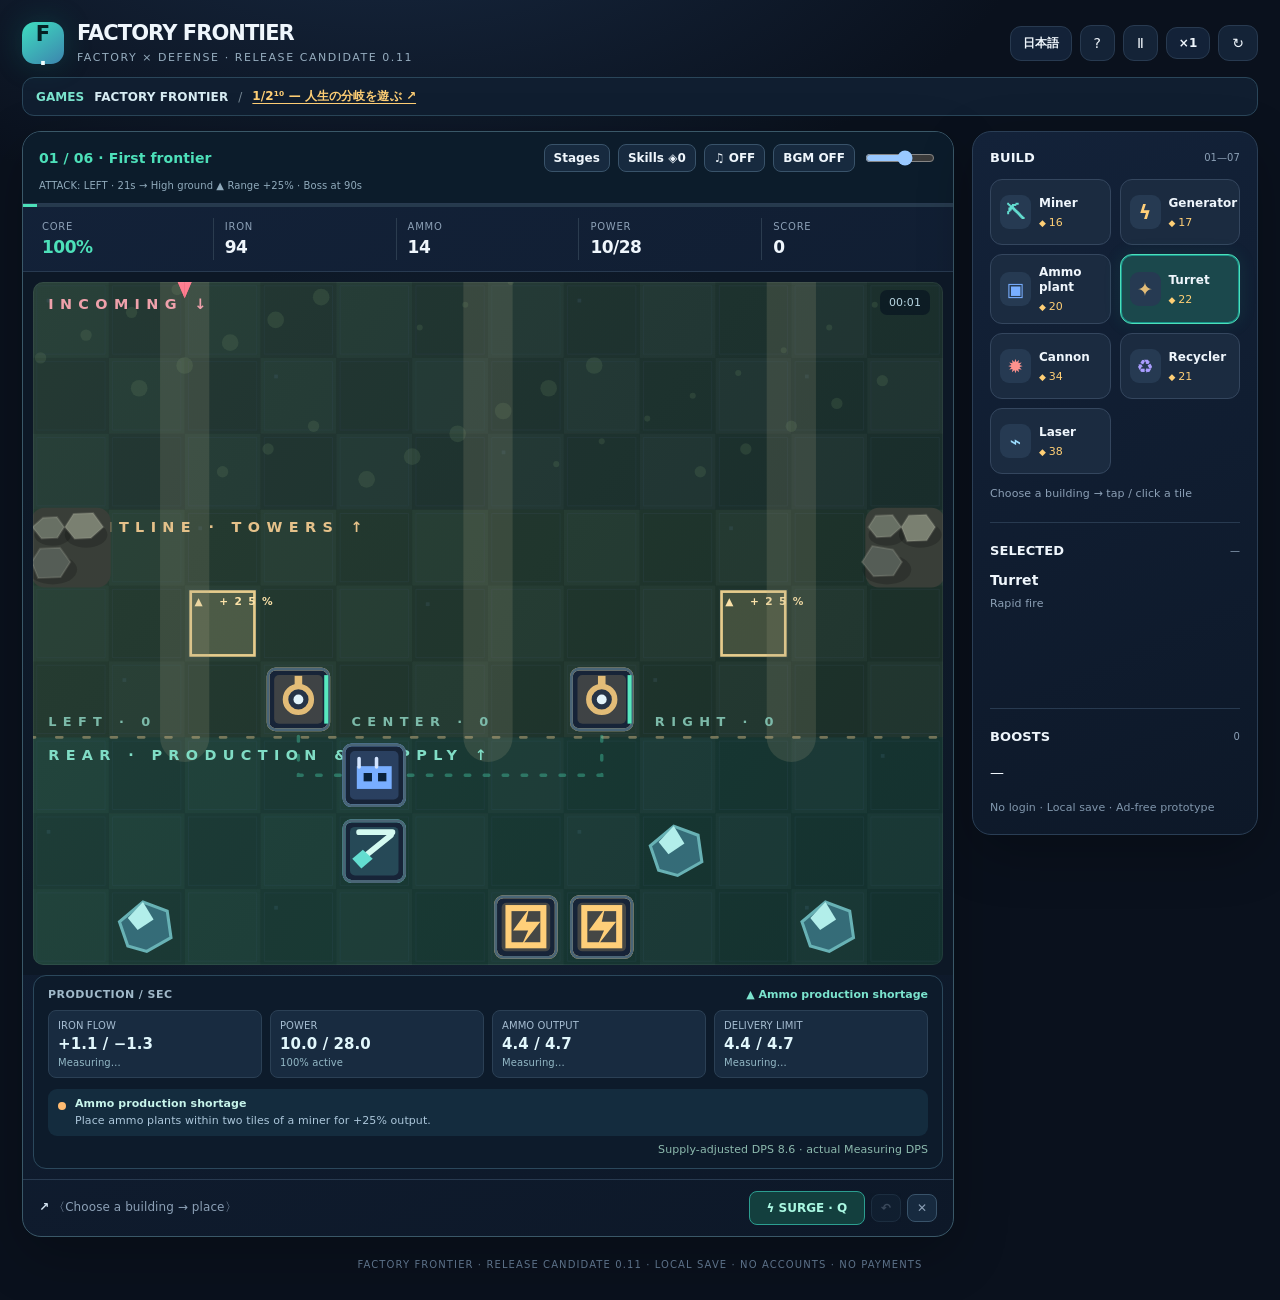
==== commit c67b3d4f: "Link 1/2^10 game from Factory Frontier" ====
--- a/index.html
+++ b/index.html
@@ -67,6 +67,7 @@
     <div class="brand"><div class="brandmark">F<span style="color:#efffff">.</span></div><div><div class="brand-name">FACTORY FRONTIER</div><div class="brand-desc">FACTORY × DEFENSE · RELEASE CANDIDATE 0.11</div></div></div>
     <div class="top-controls"><button id="langBtn" class="pill" type="button">EN</button><button id="helpBtn" class="control" type="button" title="Help" aria-label="Help">?</button><button id="pauseBtn" class="control" type="button" aria-label="Pause">Ⅱ</button><button id="speedBtn" class="pill" type="button">×1</button><button id="resetBtn" class="control" type="button" title="Restart" aria-label="Restart">↻</button></div>
   </header>
+  <nav aria-label="Games" style="display:flex;gap:10px;align-items:center;flex-wrap:wrap;margin:-7px 0 15px;padding:10px 13px;border:1px solid #2a465a;border-radius:12px;background:#101e30;color:#d8edf4;font-size:12px"><span style="color:#7be4ce;font-weight:800">GAMES</span><strong>FACTORY FRONTIER</strong><span style="opacity:.5">/</span><a href="./games/one-of-1024/" style="color:#ffcf75;font-weight:800;text-decoration:underline;text-underline-offset:3px">1/2¹⁰ — 人生の分岐を遊ぶ ↗</a></nav>
   <main class="dashboard">
     <section class="stage-card">
       <div class="campaign-bar"><strong id="stageLabel"></strong><button class="mini" id="stagesBtn">◈</button><button class="mini" id="skillsBtn">⌘</button><button class="mini" id="soundBtn">♫</button><button class="mini" id="musicBtn">BGM OFF</button><input id="volumeSlider" aria-label="Volume" type="range" min="0" max="100" value="60" style="width:70px"><span class="campaign-hint" id="goalLabel"></span></div><div class="campaign-track"><i id="stageProgress"></i></div><div class="statbar">
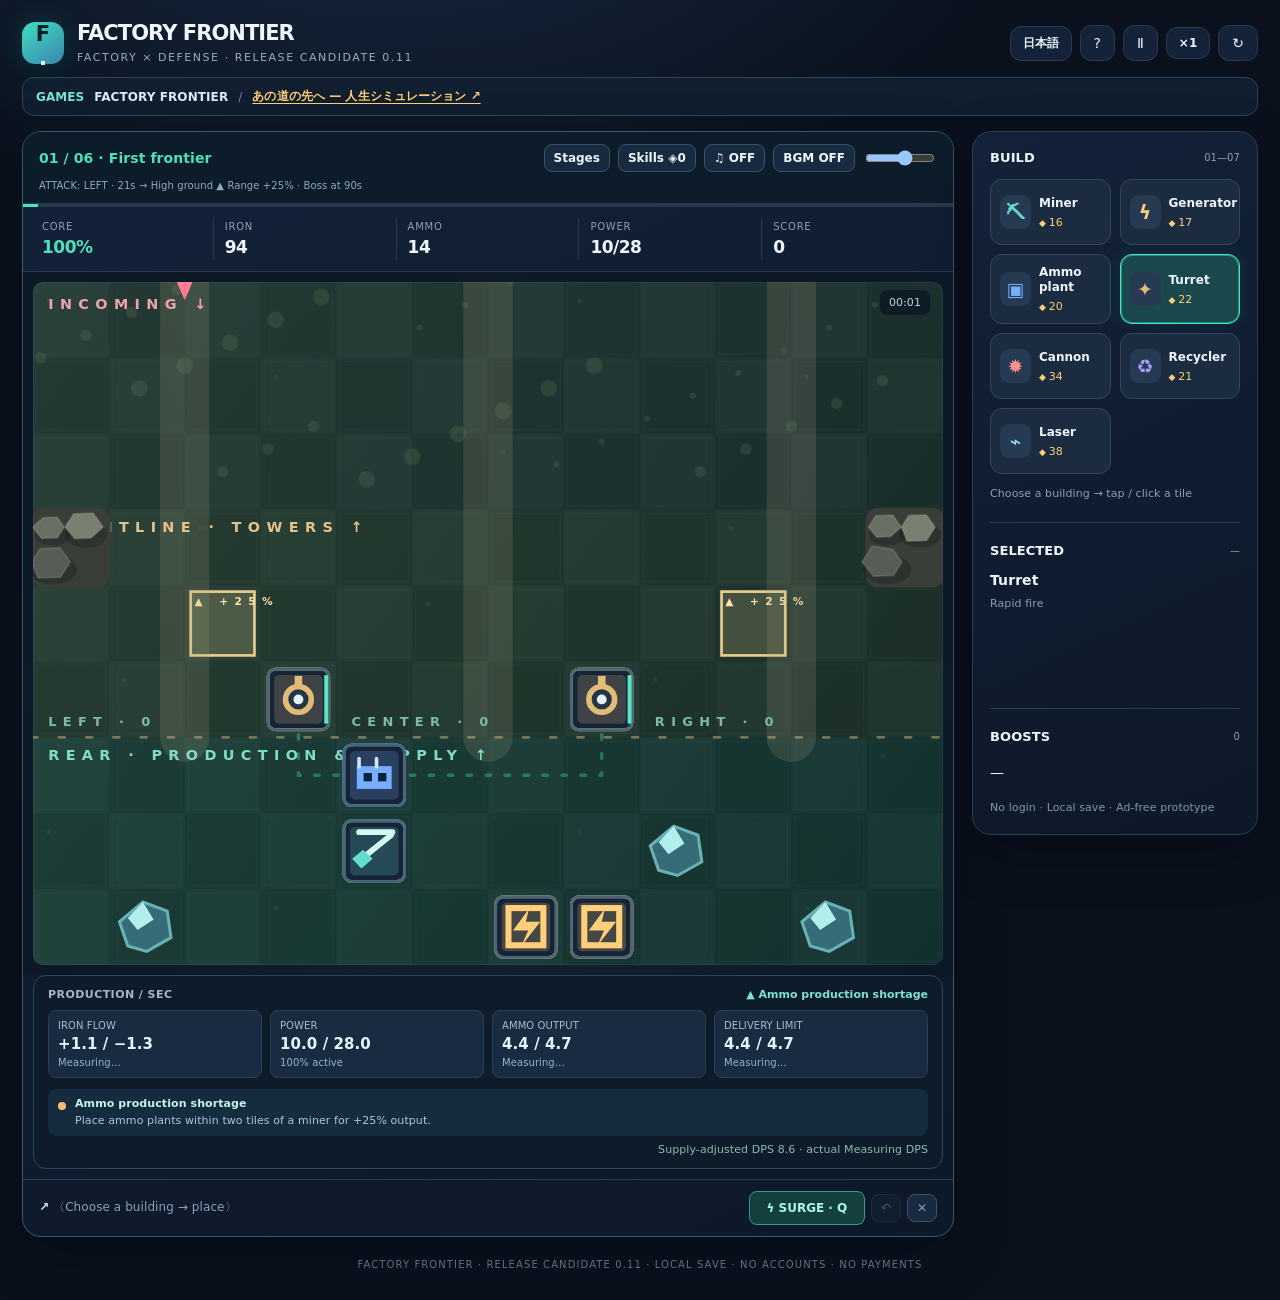
==== commit de4c56c7: "Name the life simulation あの道の先へ and update its visible title" ====
--- a/index.html
+++ b/index.html
@@ -67,7 +67,7 @@
     <div class="brand"><div class="brandmark">F<span style="color:#efffff">.</span></div><div><div class="brand-name">FACTORY FRONTIER</div><div class="brand-desc">FACTORY × DEFENSE · RELEASE CANDIDATE 0.11</div></div></div>
     <div class="top-controls"><button id="langBtn" class="pill" type="button">EN</button><button id="helpBtn" class="control" type="button" title="Help" aria-label="Help">?</button><button id="pauseBtn" class="control" type="button" aria-label="Pause">Ⅱ</button><button id="speedBtn" class="pill" type="button">×1</button><button id="resetBtn" class="control" type="button" title="Restart" aria-label="Restart">↻</button></div>
   </header>
-  <nav aria-label="Games" style="display:flex;gap:10px;align-items:center;flex-wrap:wrap;margin:-7px 0 15px;padding:10px 13px;border:1px solid #2a465a;border-radius:12px;background:#101e30;color:#d8edf4;font-size:12px"><span style="color:#7be4ce;font-weight:800">GAMES</span><strong>FACTORY FRONTIER</strong><span style="opacity:.5">/</span><a href="./games/one-of-1024/" style="color:#ffcf75;font-weight:800;text-decoration:underline;text-underline-offset:3px">1/2¹⁰ — 人生の分岐を遊ぶ ↗</a></nav>
+  <nav aria-label="Games" style="display:flex;gap:10px;align-items:center;flex-wrap:wrap;margin:-7px 0 15px;padding:10px 13px;border:1px solid #2a465a;border-radius:12px;background:#101e30;color:#d8edf4;font-size:12px"><span style="color:#7be4ce;font-weight:800">GAMES</span><strong>FACTORY FRONTIER</strong><span style="opacity:.5">/</span><a href="./games/one-of-1024/" style="color:#ffcf75;font-weight:800;text-decoration:underline;text-underline-offset:3px">あの道の先へ — 人生シミュレーション ↗</a></nav>
   <main class="dashboard">
     <section class="stage-card">
       <div class="campaign-bar"><strong id="stageLabel"></strong><button class="mini" id="stagesBtn">◈</button><button class="mini" id="skillsBtn">⌘</button><button class="mini" id="soundBtn">♫</button><button class="mini" id="musicBtn">BGM OFF</button><input id="volumeSlider" aria-label="Volume" type="range" min="0" max="100" value="60" style="width:70px"><span class="campaign-hint" id="goalLabel"></span></div><div class="campaign-track"><i id="stageProgress"></i></div><div class="statbar">
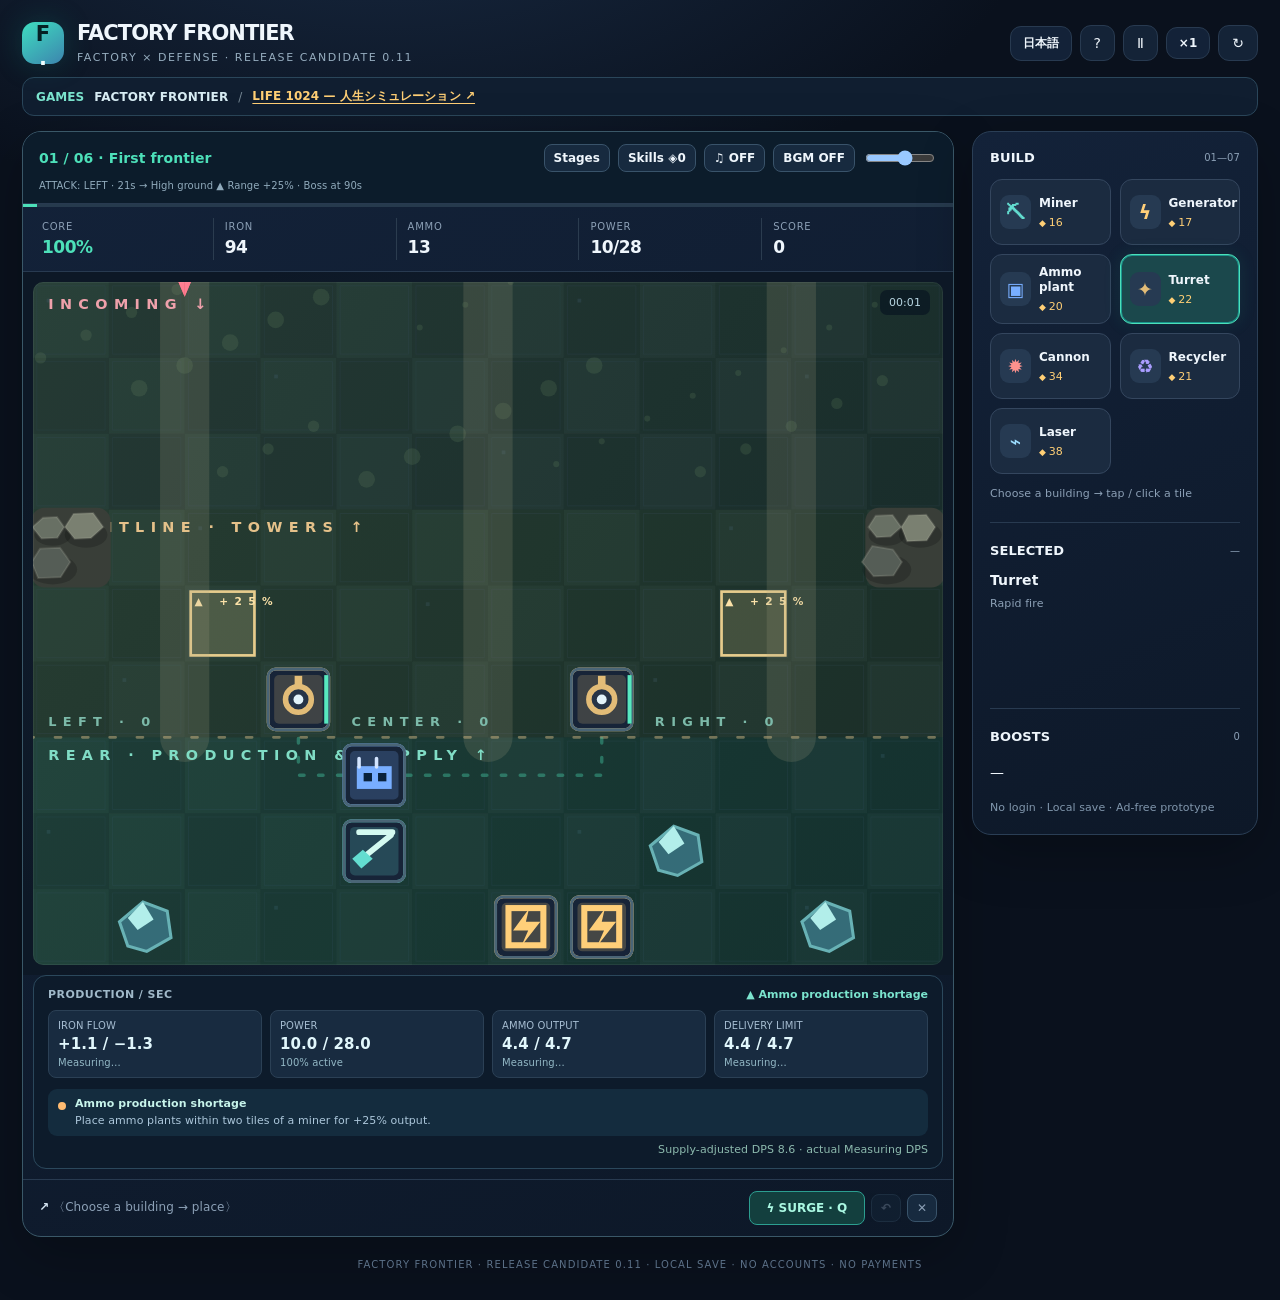
==== commit cea67d17: "Update Factory Frontier homepage navigation to LIFE 1024" ====
--- a/index.html
+++ b/index.html
@@ -67,7 +67,7 @@
     <div class="brand"><div class="brandmark">F<span style="color:#efffff">.</span></div><div><div class="brand-name">FACTORY FRONTIER</div><div class="brand-desc">FACTORY × DEFENSE · RELEASE CANDIDATE 0.11</div></div></div>
     <div class="top-controls"><button id="langBtn" class="pill" type="button">EN</button><button id="helpBtn" class="control" type="button" title="Help" aria-label="Help">?</button><button id="pauseBtn" class="control" type="button" aria-label="Pause">Ⅱ</button><button id="speedBtn" class="pill" type="button">×1</button><button id="resetBtn" class="control" type="button" title="Restart" aria-label="Restart">↻</button></div>
   </header>
-  <nav aria-label="Games" style="display:flex;gap:10px;align-items:center;flex-wrap:wrap;margin:-7px 0 15px;padding:10px 13px;border:1px solid #2a465a;border-radius:12px;background:#101e30;color:#d8edf4;font-size:12px"><span style="color:#7be4ce;font-weight:800">GAMES</span><strong>FACTORY FRONTIER</strong><span style="opacity:.5">/</span><a href="./games/one-of-1024/" style="color:#ffcf75;font-weight:800;text-decoration:underline;text-underline-offset:3px">あの道の先へ — 人生シミュレーション ↗</a></nav>
+  <nav aria-label="Games" style="display:flex;gap:10px;align-items:center;flex-wrap:wrap;margin:-7px 0 15px;padding:10px 13px;border:1px solid #2a465a;border-radius:12px;background:#101e30;color:#d8edf4;font-size:12px"><span style="color:#7be4ce;font-weight:800">GAMES</span><strong>FACTORY FRONTIER</strong><span style="opacity:.5">/</span><a href="./games/one-of-1024/" style="color:#ffcf75;font-weight:800;text-decoration:underline;text-underline-offset:3px">LIFE 1024 — 人生シミュレーション ↗</a></nav>
   <main class="dashboard">
     <section class="stage-card">
       <div class="campaign-bar"><strong id="stageLabel"></strong><button class="mini" id="stagesBtn">◈</button><button class="mini" id="skillsBtn">⌘</button><button class="mini" id="soundBtn">♫</button><button class="mini" id="musicBtn">BGM OFF</button><input id="volumeSlider" aria-label="Volume" type="range" min="0" max="100" value="60" style="width:70px"><span class="campaign-hint" id="goalLabel"></span></div><div class="campaign-track"><i id="stageProgress"></i></div><div class="statbar">
